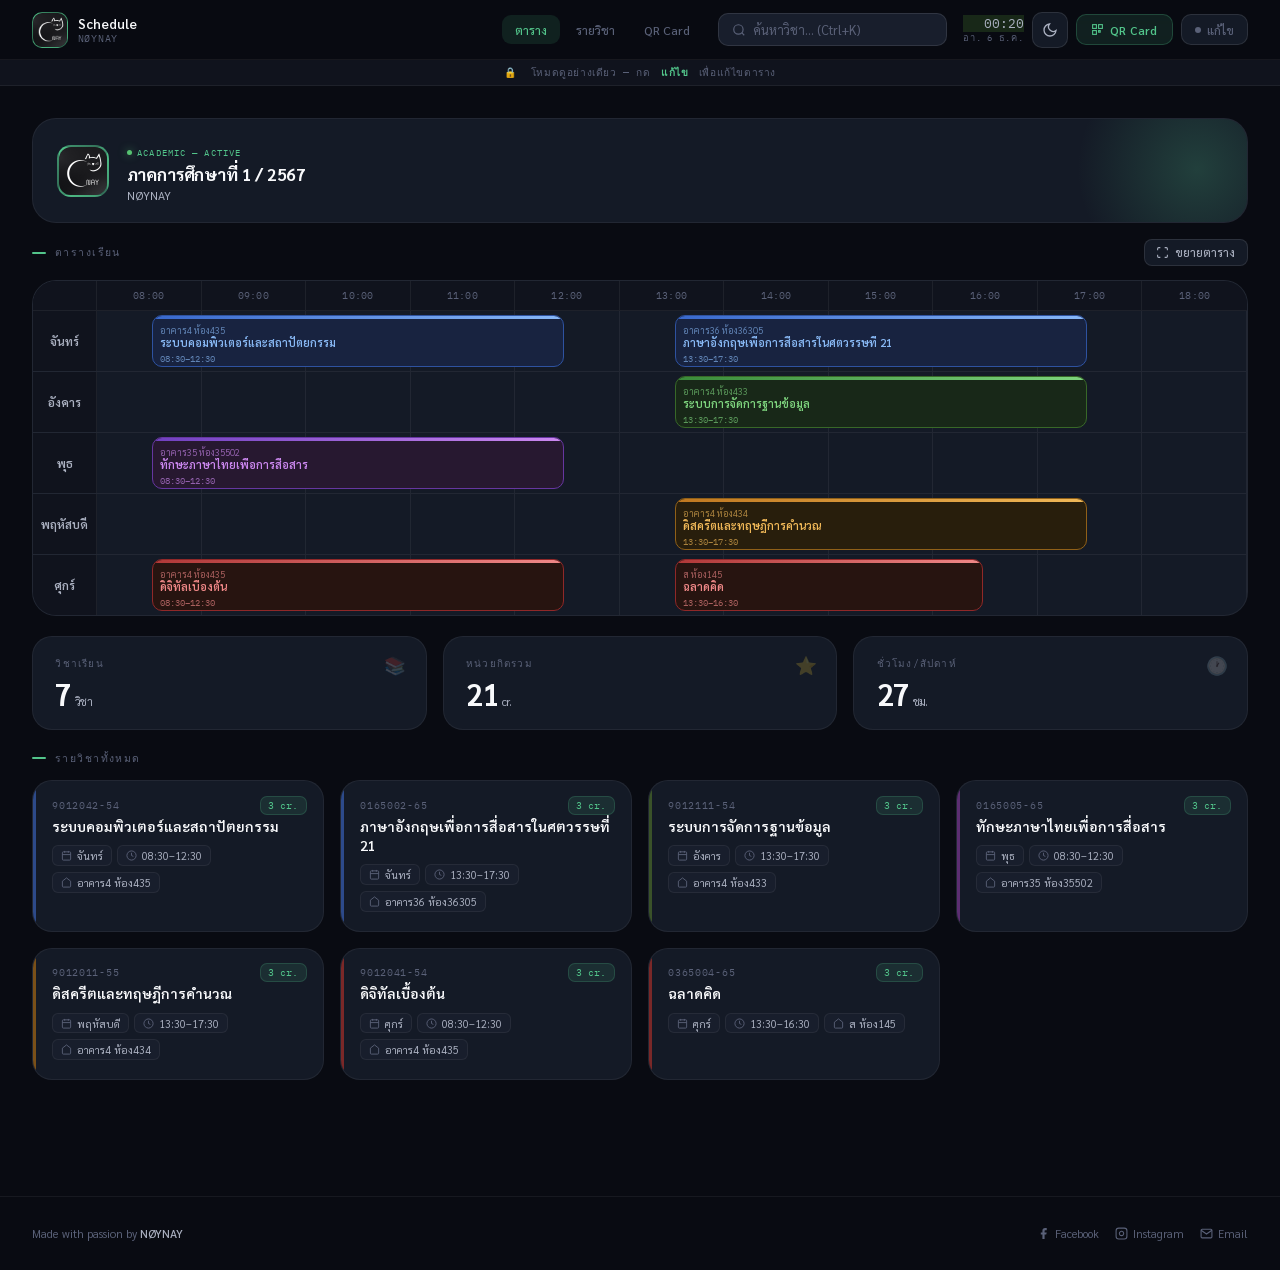
==== index.html @ 77ceb610 "Update index.html" ====
<!DOCTYPE html>
<html lang="th" data-theme="dark">
<head>
<meta charset="UTF-8">
<meta name="viewport" content="width=device-width,initial-scale=1.0,viewport-fit=cover">
<title>Schedule NØYNAY</title>
<link rel="manifest" href="manifest.json">
<meta name="theme-color" content="#52C48A">
<meta name="apple-mobile-web-app-capable" content="yes">
<meta name="apple-mobile-web-app-status-bar-style" content="black-translucent">
<meta name="apple-mobile-web-app-title" content="NØYNAY">
<link rel="apple-touch-icon" href="icons/icon-192.png">
<link rel="preconnect" href="https://fonts.googleapis.com">
<link href="https://fonts.googleapis.com/css2?family=Inter:wght@300;400;500;600;700&family=IBM+Plex+Mono:wght@400;500;600&family=Sarabun:wght@300;400;500;600;700&display=swap" rel="stylesheet">
<style>
:root{
  --bg:#090B12;--surface:#10131D;--card:#141A26;--card2:#181E2C;
  --border:rgba(255,255,255,0.06);--border2:rgba(255,255,255,0.10);
  --gold:#52C48A;--gold-dim:rgba(82,196,138,0.12);--gold-glow:rgba(82,196,138,0.22);--gold-hi:#6FD4A0;
  --purple:#8A7DFF;--purple-dim:rgba(138,125,255,0.12);
  --text1:#F8F9FB;--text2:#AAB0C0;--text3:#5A6178;
  --success:#56C271;--warn:#E8B04B;--danger:#E46A6A;
  --r:16px;--r-lg:20px;--r-xl:24px;
  --font:'Sarabun','Inter',system-ui,sans-serif;
  --mono:'IBM Plex Mono',monospace;
  --ease:cubic-bezier(.4,0,.2,1);
  --sh:0 8px 32px rgba(0,0,0,.5);
}
/* ── LIGHT MODE: อ่อนตา ไม่จ้า ── */
[data-theme="light"]{
  --bg:#ECEEF5;--surface:#F4F6FC;--card:#F4F6FC;--card2:#E7EAF2;
  --border:rgba(0,0,0,0.14);--border2:rgba(0,0,0,0.24);
  --gold:#2A9E68;--gold-dim:rgba(42,158,104,0.10);--gold-glow:rgba(42,158,104,0.20);--gold-hi:#34B878;
  --purple:#6B60E0;--purple-dim:rgba(107,96,224,0.10);
  --text1:#111827;--text2:#374151;--text3:#6B7280;
  --success:#059669;--warn:#D97706;--danger:#DC2626;
}
*,*::before,*::after{box-sizing:border-box;margin:0;padding:0}
html{scroll-behavior:smooth}
body{font-family:var(--font);background:var(--bg);color:var(--text1);min-height:100vh;transition:background .3s var(--ease),color .3s var(--ease);overflow-x:hidden}
a{text-decoration:none;color:inherit}
button{font-family:inherit;cursor:pointer;border:none;background:none}
::-webkit-scrollbar{width:5px;height:5px}
::-webkit-scrollbar-track{background:transparent}
::-webkit-scrollbar-thumb{background:var(--border2);border-radius:4px}

/* SCROLL PROGRESS */
.scroll-prog{position:fixed;top:0;left:0;right:0;height:2px;z-index:1000;background:linear-gradient(90deg,var(--gold),var(--purple));transform-origin:left;transform:scaleX(0);transition:transform .1s linear}

/* TOPBAR */
.topbar{position:sticky;top:0;z-index:200;background:rgba(9,11,18,0.88);backdrop-filter:blur(20px);-webkit-backdrop-filter:blur(20px);border-bottom:1px solid var(--border);padding:0 2rem;display:flex;align-items:center;gap:1rem;height:60px}
[data-theme="light"] .topbar{background:rgba(236,238,245,0.92)}
.brand{display:flex;align-items:center;gap:.6rem;margin-right:auto}
.brand-icon{width:36px;height:36px;border-radius:10px;background:linear-gradient(135deg,var(--gold) 0%,rgba(82,196,138,.22) 100%);border:1px solid rgba(82,196,138,.35);display:flex;align-items:center;justify-content:center;font-family:var(--mono);font-size:.7rem;font-weight:700;color:#090B12;flex-shrink:0;overflow:hidden}
[data-theme="light"] .brand-icon{color:#fff}
.brand-icon img{width:100%;height:100%;object-fit:cover}
.brand-txt .n1{font-size:.83rem;font-weight:600;color:var(--text1)}
.brand-txt .n2{font-size:.6rem;font-family:var(--mono);letter-spacing:.08em;text-transform:uppercase;color:var(--text3)}
.nav{display:flex;gap:.2rem}
.nav-item{padding:.42rem .8rem;border-radius:9px;font-size:.78rem;font-weight:500;color:var(--text3);transition:all .18s;cursor:pointer}
.nav-item:hover{color:var(--text1);background:var(--border)}
.nav-item.on{color:var(--gold);background:var(--gold-dim)}
.tb-right{display:flex;align-items:center;gap:.5rem}
.tb-search{display:flex;align-items:center;gap:.45rem;background:var(--card2);border:1px solid var(--border2);border-radius:10px;padding:.38rem .8rem;transition:border-color .18s}
.tb-search:focus-within{border-color:var(--gold)}
.tb-search svg{width:14px;height:14px;color:var(--text3);flex-shrink:0}
.tb-search .search-inp{width:180px}
.clock{font-family:var(--mono);font-size:.72rem;color:var(--text3);text-align:right;line-height:1.35}
.clock .ct{color:var(--text2);font-size:.8rem}
.clock .cd{font-size:.58rem;letter-spacing:.08em;text-transform:uppercase}
.icon-btn{width:36px;height:36px;border-radius:10px;display:flex;align-items:center;justify-content:center;border:1px solid var(--border2);background:var(--card);color:var(--text2);transition:all .18s;flex-shrink:0}
.icon-btn:hover{border-color:var(--gold);color:var(--gold)}
.qr-btn{display:flex;align-items:center;gap:.4rem;padding:.42rem .88rem;border-radius:10px;background:var(--gold-dim);border:1px solid rgba(82,196,138,.25);font-size:.74rem;font-weight:600;color:var(--gold);letter-spacing:.03em;transition:all .18s;white-space:nowrap}
.qr-btn:hover{background:var(--gold);color:#fff}
[data-theme="dark"] .qr-btn:hover{color:#090B12}
.qr-btn svg{width:13px;height:13px;flex-shrink:0}
.edit-btn{display:flex;align-items:center;gap:.38rem;padding:.42rem .82rem;border-radius:10px;border:1px solid var(--border2);background:var(--card);font-size:.74rem;font-weight:500;color:var(--text3);transition:all .18s;white-space:nowrap}
.edit-btn:hover{border-color:var(--gold);color:var(--gold)}
.edit-btn.on{background:var(--gold-dim);border-color:rgba(82,196,138,.4);color:var(--gold)}
.edit-btn .dot{width:6px;height:6px;border-radius:50%;background:var(--text3);transition:background .18s}
.edit-btn.on .dot{background:var(--gold)}

/* VIEW BAR */
.view-bar{display:none;align-items:center;justify-content:center;gap:.4rem;padding:.28rem 1rem;background:var(--surface);border-bottom:1px solid var(--border);font-size:.63rem;font-family:var(--mono);color:var(--text3);letter-spacing:.06em}
body:not(.em) .view-bar{display:flex}

/* MAIN */
.main{max-width:1280px;margin:0 auto;padding:2rem 2rem 6rem}

/* HERO */
.hero{background:var(--card);border:1px solid var(--border);border-radius:var(--r-xl);padding:1.2rem 1.5rem;display:flex;align-items:center;gap:1.1rem;margin-bottom:1rem;position:relative;overflow:hidden}
.hero::after{content:'';position:absolute;top:-80px;right:-80px;width:260px;height:260px;border-radius:50%;background:radial-gradient(circle,var(--gold-glow) 0%,transparent 65%);pointer-events:none}
.hero-av{width:52px;height:52px;border-radius:14px;background:linear-gradient(135deg,var(--gold) 0%,rgba(82,196,138,.2) 100%);border:2px solid rgba(82,196,138,.35);display:flex;align-items:center;justify-content:center;font-family:var(--mono);font-size:1rem;font-weight:700;color:#090B12;flex-shrink:0;overflow:hidden}
[data-theme="light"] .hero-av{color:#fff}
.hero-av img{width:100%;height:100%;object-fit:cover}
.hero-info{flex:1;min-width:0}
.hero-badge{display:inline-flex;align-items:center;gap:.35rem;font-family:var(--mono);font-size:.58rem;letter-spacing:.12em;text-transform:uppercase;color:var(--gold);margin-bottom:.3rem}
.hero-badge::before{content:'';width:5px;height:5px;border-radius:50%;background:var(--success);box-shadow:0 0 8px rgba(86,194,113,.7)}
.hero-name{font-size:1.08rem;font-weight:700;color:var(--text1);letter-spacing:-.01em;line-height:1.2;outline:none}
.hero-sem{font-size:.74rem;color:var(--text2);margin-top:.15rem;outline:none}
body.em .hero-name[contenteditable="true"]{border-bottom:1px dashed var(--border2)}
body.em .hero-sem[contenteditable="true"]{border-bottom:1px dashed var(--border2)}
.hero-search{display:flex;align-items:center;gap:.45rem;background:var(--card2);border:1px solid var(--border2);border-radius:10px;padding:.42rem .8rem;transition:border-color .18s}
.hero-search:focus-within{border-color:var(--gold)}
.hero-search svg{width:14px;height:14px;color:var(--text3);flex-shrink:0}
.search-inp{background:none;border:none;outline:none;font:inherit;font-size:.8rem;color:var(--text1);width:155px}
.search-inp::placeholder{color:var(--text3)}

/* STATS */
.stats{display:grid;grid-template-columns:repeat(3,1fr);gap:1rem;margin-bottom:1.25rem}
.scard{background:var(--card);border:1px solid var(--border);border-radius:var(--r-lg);padding:1.2rem 1.4rem;position:relative;overflow:hidden;transition:border-color .2s,transform .2s}
.scard:hover{border-color:var(--border2);transform:translateY(-2px)}
.scard::after{content:'';position:absolute;bottom:0;left:0;right:0;height:2px;opacity:0;transition:opacity .2s}
.scard:nth-child(1)::after{background:var(--gold)}
.scard:nth-child(2)::after{background:var(--purple)}
.scard:nth-child(3)::after{background:var(--success)}
.scard:hover::after{opacity:1}
.scard-lbl{font-size:.62rem;font-family:var(--mono);letter-spacing:.12em;text-transform:uppercase;color:var(--text3);margin-bottom:.5rem}
.scard-val{font-size:1.9rem;font-weight:700;color:var(--text1);letter-spacing:-.02em;line-height:1}
.scard-unit{font-size:.72rem;font-weight:400;color:var(--text2);margin-left:.2rem}
.scard-ico{position:absolute;top:1rem;right:1.2rem;font-size:1.1rem;opacity:.2}

/* SEC HDR */
.sec-hdr{display:flex;align-items:center;justify-content:space-between;margin-bottom:.85rem}
.sec-title{font-size:.65rem;font-family:var(--mono);letter-spacing:.14em;text-transform:uppercase;color:var(--text3);display:flex;align-items:center;gap:.55rem}
.sec-title::before{content:'';width:14px;height:2px;background:var(--gold);border-radius:2px}

/* ZOOM BTN */
.zoom-btn{display:flex;align-items:center;gap:.38rem;padding:.32rem .72rem;border-radius:8px;border:1px solid var(--border2);background:var(--card);font-size:.72rem;font-weight:500;color:var(--text2);transition:all .15s;cursor:pointer;white-space:nowrap;font-family:var(--font)}
.zoom-btn:hover{border-color:var(--gold);color:var(--gold);background:var(--gold-dim)}
.zoom-btn svg{width:13px;height:13px;flex-shrink:0}
/* ZOOM OVERLAY */
.zoom-ov{position:fixed;inset:0;z-index:350;background:rgba(0,0,0,.95);backdrop-filter:blur(12px);-webkit-backdrop-filter:blur(12px);display:flex;align-items:center;justify-content:center;opacity:0;pointer-events:none;transition:opacity .28s var(--ease)}
.zoom-ov.op{opacity:1;pointer-events:all}
.zoom-close{position:fixed;top:.9rem;right:.9rem;width:36px;height:36px;border-radius:10px;background:rgba(255,255,255,.08);border:1px solid rgba(255,255,255,.15);color:#fff;display:flex;align-items:center;justify-content:center;font-size:.82rem;cursor:pointer;transition:all .15s;z-index:2}
.zoom-close:hover{background:rgba(228,106,106,.2);border-color:rgba(228,106,106,.5);color:var(--danger)}
.zoom-stage{display:flex;align-items:center;justify-content:center;width:100vw;height:100vh;overflow:hidden;position:relative}
#zoom-tt-inner{transform-origin:center center;will-change:transform;position:absolute}
#zoom-tt-inner .tt-scroll{overflow:visible!important}
#zoom-tt-inner .tt{min-width:unset!important}

/* ── TIMETABLE — grid ตามสัดส่วนเวลาจริง (08:00–19:00) ── */
.tt-wrap{background:var(--card);border:1px solid var(--border);border-radius:var(--r-xl);overflow:hidden;margin-bottom:1.25rem}
.tt-scroll{overflow-x:auto;-webkit-overflow-scrolling:touch}
.tt{min-width:640px}
.tt-head{display:grid;grid-template-columns:64px repeat(11,1fr);background:var(--surface);border-bottom:1px solid var(--border)}
.th-cell{padding:.5rem .2rem;font-family:var(--mono);font-size:.6rem;letter-spacing:.02em;color:var(--text3);text-align:center;border-right:1px solid var(--border);white-space:nowrap}
.th-cell:last-child{border-right:none}
.th-cell.first{background:var(--surface)}
.tt-row{display:grid;grid-template-columns:64px 1fr;border-bottom:1px solid var(--border);min-height:60px}
.tt-row:last-child{border-bottom:none}
.tt-row.tt-today{background:rgba(82,196,138,.025)}
.tt-day-label{padding:.4rem .35rem;display:flex;align-items:center;justify-content:center;text-align:center;font-family:var(--font);font-size:.74rem;font-weight:600;color:var(--text2);border-right:1px solid var(--border);background:var(--surface)}
.tt-row.tt-today .tt-day-label{color:var(--gold)}
.tt-lane{position:relative;display:grid;grid-template-columns:repeat(11,1fr)}
.lane-cell{border-right:1px solid var(--border);min-height:60px;transition:background .12s}
.lane-cell:last-child{border-right:none}
body.em .lane-cell:hover{background:var(--gold-dim);cursor:cell}
.cb{position:absolute;top:4px;bottom:4px;border-radius:10px;padding:.36rem .45rem;cursor:pointer;transition:all .2s var(--ease);border:1px solid transparent;overflow:hidden;z-index:2}
.cb:hover{transform:translateY(-1px);box-shadow:0 5px 18px rgba(0,0,0,.35);filter:brightness(1.08)}
.cb-code{font-family:var(--mono);font-size:.54rem;letter-spacing:.05em;opacity:.7;margin-bottom:.1rem;white-space:nowrap;overflow:hidden;text-overflow:ellipsis}
.cb-name{font-size:.68rem;font-weight:600;line-height:1.28;display:-webkit-box;-webkit-line-clamp:2;-webkit-box-orient:vertical;overflow:hidden}
.cb-room{font-size:.58rem;opacity:.65;margin-top:.15rem;white-space:nowrap;overflow:hidden;text-overflow:ellipsis}
.cb-time{font-size:.58rem;opacity:.65;margin-top:.1rem;font-family:var(--mono);white-space:nowrap}
.cb-add{display:flex;align-items:center;justify-content:center;height:36px;border-radius:10px;margin:.1rem .08rem;border:1px dashed var(--border2);font-size:.7rem;color:var(--text3);cursor:pointer;transition:all .15s}
.cb-add:hover{border-color:var(--gold);color:var(--gold);background:var(--gold-dim)}
body:not(.em) .cb-add{display:none}

/* COLORS */
.cm{background:#182340;border-color:#2E52A0;color:#88B8F4}
.ct{background:#182818;border-color:#386828;color:#7ED47E}
.cw{background:#271830;border-color:#6636A0;color:#CC88F0}
.cth{background:#281E0C;border-color:#906018;color:#F0B858}
.cf{background:#271410;border-color:#902828;color:#F08888}
.cs{background:#0E2828;border-color:#207878;color:#50D8D8}
.csu{background:#27230C;border-color:#907E20;color:#E0D040}
/* Top accent stripe for timetable blocks */
.cb::before{content:'';position:absolute;top:0;left:0;right:0;height:2.5px}
.cb.cm::before{background:linear-gradient(90deg,#3868CC,#88B8F8)}
.cb.ct::before{background:linear-gradient(90deg,#3A8A3A,#7DD47D)}
.cb.cw::before{background:linear-gradient(90deg,#7040C0,#CC88F0)}
.cb.cth::before{background:linear-gradient(90deg,#C07820,#F0B858)}
.cb.cf::before{background:linear-gradient(90deg,#B03838,#F08888)}
.cb.cs::before{background:linear-gradient(90deg,#208888,#50D8D8)}
.cb.csu::before{background:linear-gradient(90deg,#A09020,#E0D040)}
[data-theme="light"] .cm{background:#EEF4FF;border-color:#B0C8F0;color:#1E3A8A}
[data-theme="light"] .ct{background:#EEFAEA;border-color:#A8D8A8;color:#1A5C1A}
[data-theme="light"] .cw{background:#F6EEF8;border-color:#C8A0E8;color:#5A1C8A}
[data-theme="light"] .cth{background:#FEF6EE;border-color:#E0C080;color:#7A5000}
[data-theme="light"] .cf{background:#FEF0F0;border-color:#EFAAAA;color:#8A1818}
[data-theme="light"] .cs{background:#EEF8F8;border-color:#88D0D0;color:#0A5858}
[data-theme="light"] .csu{background:#FDFAEE;border-color:#DACA80;color:#5A4C00}

/* COURSE GRID */
.cg{display:grid;grid-template-columns:repeat(auto-fill,minmax(275px,1fr));gap:1rem;margin-bottom:1.25rem}
.cc{background:var(--card);border:1px solid var(--border);border-radius:var(--r-lg);padding:1.1rem 1.2rem 1.2rem;cursor:pointer;transition:all .2s var(--ease);position:relative;overflow:hidden}
.cc::before{content:'';position:absolute;left:0;top:0;bottom:0;width:3px;border-radius:3px 0 0 3px}
.cc.cm::before{background:#2D4A8A}.cc.ct::before{background:#3A5229}.cc.cw::before{background:#5C2E72}
.cc.cth::before{background:#7A5018}.cc.cf::before{background:#7A2828}.cc.cs::before{background:#1A6060}.cc.csu::before{background:#7A6E28}
[data-theme="light"] .cc.cm::before{background:#2D4A8A}[data-theme="light"] .cc.ct::before{background:#2A5E28}
[data-theme="light"] .cc.cw::before{background:#6A2E8A}[data-theme="light"] .cc.cth::before{background:#7A5000}
[data-theme="light"] .cc.cf::before{background:#8A2020}[data-theme="light"] .cc.cs::before{background:#0A5858}
[data-theme="light"] .cc.csu::before{background:#5A4C00}
.cc:hover{border-color:var(--border2);transform:translateY(-2px);box-shadow:0 8px 28px rgba(0,0,0,.12)}
.cc-code{font-family:var(--mono);font-size:.63rem;color:var(--text3);letter-spacing:.07em;margin-bottom:.3rem}
.cc-name{font-size:.88rem;font-weight:600;color:var(--text1);line-height:1.35;margin-bottom:.6rem}
.cc-meta{display:flex;flex-wrap:wrap;gap:.35rem}
.cc-tag{display:flex;align-items:center;gap:.28rem;font-size:.66rem;color:var(--text2);background:var(--card2);border:1px solid var(--border);border-radius:6px;padding:.18rem .5rem}
.cc-tag svg{width:11px;height:11px;color:var(--text3);flex-shrink:0}
.cc-cr{position:absolute;top:.9rem;right:1rem;font-family:var(--mono);font-size:.63rem;color:var(--gold);background:var(--gold-dim);border:1px solid rgba(82,196,138,.2);border-radius:7px;padding:.13rem .48rem}
.cc-add{background:none;border:1px dashed var(--border2);border-radius:var(--r-lg);padding:1.1rem;display:none;flex-direction:column;align-items:center;justify-content:center;gap:.45rem;min-height:100px;cursor:pointer;transition:all .15s}
body.em .cc-add{display:flex}
.cc-add:hover{border-color:var(--gold);background:var(--gold-dim)}
.cc-add span{font-size:.78rem;color:var(--text3)}
.cc-add:hover span{color:var(--gold)}
.empty-state{grid-column:1/-1;padding:3rem 1rem;text-align:center}
.empty-icon{font-size:2.5rem;opacity:.2;margin-bottom:.65rem}
.empty-txt{font-size:.82rem;color:var(--text3)}

/* FOOTER */
.footer{border-top:1px solid var(--border);padding:1.8rem 2rem;display:flex;align-items:center;justify-content:space-between;flex-wrap:wrap;gap:1rem;max-width:1280px;margin:0 auto}
.footer-cr{font-size:.72rem;color:var(--text3)}.footer-cr strong{color:var(--text2);font-weight:500}
.footer-lks{display:flex;gap:1rem}
.footer-lk{font-size:.7rem;color:var(--text3);transition:color .15s;display:flex;align-items:center;gap:.32rem}
.footer-lk:hover{color:var(--gold)}
.footer-lk svg{width:13px;height:13px}

/* BOTTOM NAV */
.bnav{display:none;position:fixed;bottom:0;left:0;right:0;z-index:200;background:rgba(9,11,18,0.92);backdrop-filter:blur(20px);-webkit-backdrop-filter:blur(20px);border-top:1px solid var(--border);padding:.45rem .75rem calc(.45rem + env(safe-area-inset-bottom));justify-content:space-around}
[data-theme="light"] .bnav{background:rgba(244,246,252,0.94)}
.bn{display:flex;flex-direction:column;align-items:center;gap:.22rem;padding:.45rem .65rem;border-radius:10px;font-size:.58rem;color:var(--text3);transition:all .18s;min-width:52px;cursor:pointer;position:relative;user-select:none}
.bn.on{color:var(--gold)}
.bn.on::before{content:'';position:absolute;top:-1px;left:50%;transform:translateX(-50%);width:18px;height:2px;border-radius:0 0 3px 3px;background:var(--gold)}
.bn svg{width:19px;height:19px}
.bn-qr{background:var(--gold);color:#fff!important;border-radius:12px}
[data-theme="dark"] .bn-qr{color:#090B12!important}
.bn-qr:hover,.bn-qr:active{filter:brightness(1.08)}

/* FAB */
#fab{position:fixed;bottom:5.2rem;right:1.4rem;z-index:150;width:46px;height:46px;border-radius:13px;background:var(--gold);color:#fff;display:none;align-items:center;justify-content:center;font-size:1.3rem;box-shadow:0 4px 18px var(--gold-glow);transition:all .2s var(--ease)}
[data-theme="dark"] #fab{color:#090B12}
#fab:hover{transform:scale(1.08);filter:brightness(1.1)}
body.em #fab{display:flex}

/* OVERLAY */
.ov{position:fixed;inset:0;z-index:300;background:rgba(0,0,0,.78);backdrop-filter:blur(10px);-webkit-backdrop-filter:blur(10px);display:flex;align-items:flex-end;opacity:0;pointer-events:none;transition:opacity .25s var(--ease)}
@media(min-width:640px){.ov{align-items:center;justify-content:center;padding:1.5rem}}
.ov.op{opacity:1;pointer-events:all}
.msh{background:var(--surface);border:1px solid var(--border2);border-radius:var(--r-xl) var(--r-xl) 0 0;width:100%;max-height:90vh;overflow-y:auto;transform:translateY(24px);transition:transform .28s var(--ease);position:relative}
@media(min-width:640px){.msh{border-radius:var(--r-xl);max-width:480px;max-height:86vh}}
.ov.op .msh{transform:translateY(0)}
.msh::before{content:'';position:absolute;top:0;left:0;right:0;height:2px;background:linear-gradient(90deg,transparent,var(--gold),var(--gold-hi),var(--gold),transparent);border-radius:var(--r-xl) var(--r-xl) 0 0}
.mhd{padding:1.3rem 1.4rem 1rem;display:flex;align-items:center;justify-content:space-between;border-bottom:1px solid var(--border);position:sticky;top:0;background:var(--surface);z-index:2}
.m-title{font-size:.98rem;font-weight:700;color:var(--text1)}
.m-sub{font-size:.7rem;color:var(--text3);margin-top:.12rem;font-family:var(--mono)}
.mclose{width:30px;height:30px;border-radius:8px;display:flex;align-items:center;justify-content:center;border:1px solid var(--border);color:var(--text2);font-size:.78rem;transition:all .15s;flex-shrink:0}
.mclose:hover{border-color:var(--danger);color:var(--danger)}
.mbody{padding:1.2rem 1.4rem 1.4rem;display:flex;flex-direction:column;gap:.9rem}
.fg{display:flex;flex-direction:column;gap:.38rem}
.fl{font-size:.63rem;font-family:var(--mono);letter-spacing:.1em;text-transform:uppercase;color:var(--text3)}
.fi,.fsel{background:var(--card2);border:1px solid var(--border2);border-radius:10px;padding:.62rem .88rem;font:inherit;font-size:.86rem;color:var(--text1);outline:none;transition:border-color .18s,box-shadow .18s;width:100%}
.fi:focus,.fsel:focus{border-color:var(--gold);box-shadow:0 0 0 3px var(--gold-dim)}
.fr{display:grid;grid-template-columns:1fr 1fr;gap:.7rem}
.btn-row{display:flex;gap:.7rem;margin-top:.2rem}
.btn-p{flex:1;padding:.62rem;border-radius:11px;background:var(--gold);color:#fff;font:700 .86rem var(--font);transition:filter .18s,transform .1s}
[data-theme="dark"] .btn-p{color:#090B12}
.btn-p:hover{filter:brightness(1.1)}.btn-p:active{transform:scale(.97)}
.btn-d{padding:.62rem 1rem;border-radius:11px;border:1px solid rgba(228,106,106,.3);color:var(--danger);font:500 .86rem var(--font);transition:all .18s}
.btn-d:hover{background:rgba(228,106,106,.1)}

/* DETAIL */
.dr{display:flex;gap:.8rem;align-items:flex-start;padding:.6rem 0;border-bottom:1px solid var(--border)}
.dr:last-child{border-bottom:none}
.dico{width:32px;height:32px;border-radius:9px;background:var(--card2);border:1px solid var(--border);display:flex;align-items:center;justify-content:center;font-size:.82rem;flex-shrink:0}
.dlbl{font-size:.58rem;font-family:var(--mono);letter-spacing:.1em;text-transform:uppercase;color:var(--text3);margin-bottom:.18rem}
.dval{font-size:.86rem;color:var(--text1);line-height:1.4}
.dval.mono{font-family:var(--mono)}

/* PIN */
.pin-ov{position:fixed;inset:0;z-index:400;background:rgba(9,11,18,.96);backdrop-filter:blur(20px);-webkit-backdrop-filter:blur(20px);display:flex;align-items:center;justify-content:center;padding:1.5rem;opacity:0;pointer-events:none;transition:opacity .25s}
.pin-ov.op{opacity:1;pointer-events:all}
.pin-box{background:var(--card);border:1px solid var(--border2);border-radius:var(--r-xl);padding:2rem 1.7rem 1.8rem;width:100%;max-width:350px;text-align:center;transform:scale(.95);transition:transform .25s var(--ease);position:relative}
.pin-ov.op .pin-box{transform:scale(1)}
.pin-x{position:absolute;top:.75rem;right:.75rem;width:30px;height:30px;border-radius:8px;display:flex;align-items:center;justify-content:center;border:1px solid var(--border2);color:var(--text2);font-size:.72rem;transition:all .15s;flex-shrink:0}
.pin-x:hover{border-color:var(--danger);color:var(--danger);background:rgba(228,106,106,.08)}
.pin-ico{width:52px;height:52px;border-radius:14px;background:var(--gold-dim);border:1px solid rgba(82,196,138,.3);display:flex;align-items:center;justify-content:center;font-size:1.35rem;margin:0 auto 1.1rem}
.pin-t{font-size:1.08rem;font-weight:700;color:var(--text1);margin-bottom:.28rem}
.pin-s{font-size:.76rem;color:var(--text2);margin-bottom:1.5rem;line-height:1.5}
.pin-dots{display:flex;gap:.7rem;justify-content:center;margin-bottom:1.7rem}
.pd{width:15px;height:15px;border-radius:50%;border:2px solid var(--border2);background:transparent;transition:all .15s var(--ease)}
.pd.fi2{background:var(--gold);border-color:var(--gold);transform:scale(1.1)}
.pd.err{background:var(--danger);border-color:var(--danger)}
.pin-kp{display:grid;grid-template-columns:repeat(3,1fr);gap:.55rem;margin-bottom:.6rem}
.pk{background:var(--card2);border:1px solid var(--border);border-radius:12px;padding:.85rem;font-size:1.08rem;font-weight:600;color:var(--text1);transition:all .12s;user-select:none;-webkit-tap-highlight-color:transparent}
.pk:hover{background:var(--border);border-color:var(--border2)}
.pk:active{transform:scale(.91);background:var(--gold-dim);border-color:rgba(82,196,138,.4);color:var(--gold)}
.pk.del{color:var(--text2);font-size:.88rem}
.pin-err{font-size:.72rem;color:var(--danger);height:1rem;transition:opacity .2s}
.pin-cancel{margin-top:.85rem;font-size:.73rem;color:var(--text3);transition:color .15s;padding:.38rem .75rem}
.pin-cancel:hover{color:var(--text2)}
@keyframes shake{0%,100%{transform:translateX(0)}20%{transform:translateX(-8px)}40%{transform:translateX(8px)}60%{transform:translateX(-5px)}80%{transform:translateX(5px)}}
.pin-dots.shake{animation:shake .4s var(--ease)}
@keyframes pulseDot{0%{transform:scale(1)}50%{transform:scale(1.15)}100%{transform:scale(1)}}
.pin-dots.ok .pd{background:var(--success);border-color:var(--success);animation:pulseDot .3s var(--ease)}

/* TOAST */
.toast{position:fixed;bottom:5.2rem;left:50%;transform:translateX(-50%) translateY(8px);z-index:500;background:var(--card);border:1px solid var(--border2);border-radius:11px;padding:.55rem 1.1rem;font-size:.78rem;color:var(--text1);box-shadow:var(--sh);opacity:0;transition:all .22s var(--ease);pointer-events:none;white-space:nowrap}
.toast.show{opacity:1;transform:translateX(-50%) translateY(0)}

/* RESPONSIVE */
@media(max-width:900px){
  .main{padding:1.5rem 1rem 7rem}
  .topbar{padding:0 1rem}
  .nav{display:none}
  .clock{display:none}
  .bnav{display:flex}
  .footer{padding:1.5rem 1rem 6rem}
  .tt-day-label{position:sticky;left:0;z-index:5}
}


@media(max-width:600px){
  .stats{gap:.6rem}
  .scard{padding:.85rem 1rem}
  .scard-val{font-size:1.5rem}
  .hero{padding:.95rem 1.1rem;gap:.8rem}
  .hero-av{width:46px;height:46px;border-radius:12px;font-size:.9rem}
  .hero-name{font-size:.96rem}
  .tb-search{display:none}
  .cg{grid-template-columns:1fr}
  .edit-btn{display:none}
}
body:not(.em) .cb-add,body:not(.em) .cc-add,body:not(.em) #fab{display:none!important}
body:not(.em) .lane-cell{cursor:default}
</style>
</head>
<body>

<div class="scroll-prog" id="scroll-prog"></div>

<!-- TOPBAR -->
<header class="topbar">
  <div class="brand">
    <div class="brand-icon" id="brand-icon">
      <img src="icons/icon-192.png" id="logo-img">
    </div>
    <div class="brand-txt">
      <div class="n1">Schedule</div>
      <div class="n2">NØYNAY</div>
    </div>
  </div>
  <nav class="nav">
    <div class="nav-item on" onclick="goTo('tt-sec')">ตาราง</div>
    <div class="nav-item" onclick="goTo('cc-sec')">รายวิชา</div>
    <div class="nav-item" onclick="openPin()">QR Card</div>
  </nav>
  <div class="hero-search tb-search">
    <svg viewBox="0 0 24 24" fill="none" stroke="currentColor" stroke-width="2" width="14" height="14"><circle cx="11" cy="11" r="8"/><path d="m21 21-4.35-4.35"/></svg>
    <input class="search-inp" id="search-inp" placeholder="ค้นหาวิชา... (Ctrl+K)" oninput="filterCC(this.value)">
  </div>
  <div class="tb-right">
    <div class="clock"><div class="ct" id="ct">00:00</div><div class="cd" id="cd">—</div></div>
    <button class="icon-btn" onclick="toggleTheme()" id="theme-btn" title="เปลี่ยน Theme">
      <svg id="theme-ico" viewBox="0 0 24 24" fill="none" stroke="currentColor" stroke-width="2" width="16" height="16"><path d="M21 12.79A9 9 0 1 1 11.21 3 7 7 0 0 0 21 12.79z"/></svg>
    </button>
    <button class="qr-btn" onclick="openPin()">
      <svg viewBox="0 0 24 24" fill="none" stroke="currentColor" stroke-width="2"><rect x="3" y="3" width="7" height="7"/><rect x="14" y="3" width="7" height="7"/><rect x="3" y="14" width="7" height="7"/><rect x="14" y="14" width="3" height="3"/></svg>
      QR Card
    </button>
    <button class="edit-btn" id="edit-btn" onclick="toggleEdit()">
      <span class="dot"></span><span id="edit-lbl">แก้ไข</span>
    </button>
  </div>
</header>

<div class="view-bar">🔒 &nbsp;โหมดดูอย่างเดียว — กด <strong style="color:var(--gold);margin:0 .25rem">แก้ไข</strong> เพื่อแก้ไขตาราง</div>

<main class="main">

  <!-- HERO -->
  <div class="hero">
    <div class="hero-av">
      <img src="icons/icon-192.png">
    </div>
    <div class="hero-info">
      <div class="hero-badge">Academic — Active</div>
      <div class="hero-name" id="hero-sem" contenteditable="false" oninput="save()">ภาคการศึกษาที่ 1 / 2567</div>
      <div class="hero-sem" id="hero-name" contenteditable="false" oninput="save()">NØYNAY</div>
    </div>
  </div>

  <!-- TIMETABLE -->
  <div class="sec-hdr" id="tt-sec">
    <div class="sec-title">ตารางเรียน</div>
    <button class="zoom-btn" onclick="openZoom()">
      <svg viewBox="0 0 24 24" fill="none" stroke="currentColor" stroke-width="2"><path d="M8 3H5a2 2 0 0 0-2 2v3"/><path d="M21 8V5a2 2 0 0 0-2-2h-3"/><path d="M3 16v3a2 2 0 0 0 2 2h3"/><path d="M16 21h3a2 2 0 0 0 2-2v-3"/></svg>
      ขยายตาราง
    </button>
  </div>
  <div class="tt-wrap" id="tt-wrap">
      <div class="tt-scroll">
        <div class="tt">
          <div class="tt-head" id="tt-head"></div>
          <div id="tt-body"></div>
        </div>
      </div>
  </div>



  <!-- STATS -->
  <div class="stats">
    <div class="scard">
      <div class="scard-lbl">วิชาเรียน</div>
      <div class="scard-val"><span id="s-courses">0</span><span class="scard-unit">วิชา</span></div>
      <div class="scard-ico">📚</div>
    </div>
    <div class="scard">
      <div class="scard-lbl">หน่วยกิตรวม</div>
      <div class="scard-val"><span id="s-credits">0</span><span class="scard-unit">cr.</span></div>
      <div class="scard-ico">⭐</div>
    </div>
    <div class="scard">
      <div class="scard-lbl">ชั่วโมง/สัปดาห์</div>
      <div class="scard-val"><span id="s-hours">0</span><span class="scard-unit">ชม.</span></div>
      <div class="scard-ico">🕐</div>
    </div>
  </div>

  <!-- COURSES -->
  <div class="sec-hdr" id="cc-sec">
    <div class="sec-title">รายวิชาทั้งหมด</div>
  </div>
  <div class="cg" id="cg"></div>

</main>

<!-- FOOTER -->
<footer>
  <div class="footer">
    <div class="footer-cr">Made with passion by <strong>NØYNAY</strong></div>
    <div class="footer-lks">
      <a href="https://www.facebook.com/chiranupong/" target="_blank" class="footer-lk">
        <svg viewBox="0 0 24 24" fill="currentColor"><path d="M18 2h-3a5 5 0 0 0-5 5v3H7v4h3v8h4v-8h3l1-4h-4V7a1 1 0 0 1 1-1h3z"/></svg>Facebook
      </a>
      <a href="https://www.instagram.com/n13ay/" target="_blank" class="footer-lk">
        <svg viewBox="0 0 24 24" fill="none" stroke="currentColor" stroke-width="2"><rect x="2" y="2" width="20" height="20" rx="5"/><path d="M16 11.37A4 4 0 1 1 12.63 8 4 4 0 0 1 16 11.37z"/><line x1="17.5" y1="6.5" x2="17.51" y2="6.5"/></svg>Instagram
      </a>
      <a href="mailto:nuluchi.contact@gmail.com" class="footer-lk">
        <svg viewBox="0 0 24 24" fill="none" stroke="currentColor" stroke-width="2"><path d="M4 4h16c1.1 0 2 .9 2 2v12c0 1.1-.9 2-2 2H4c-1.1 0-2-.9-2-2V6c0-1.1.9-2 2-2z"/><polyline points="22,6 12,13 2,6"/></svg>Email
      </a>
    </div>
  </div>
</footer>

<!-- BOTTOM NAV -->
<nav class="bnav">
  <div class="bn on" id="bn-tt" onclick="goTo('tt-sec');setbn('bn-tt')">
    <svg viewBox="0 0 24 24" fill="none" stroke="currentColor" stroke-width="2"><rect x="3" y="3" width="18" height="18" rx="2"/><line x1="3" y1="9" x2="21" y2="9"/><line x1="9" y1="9" x2="9" y2="21"/></svg>ตาราง
  </div>
  <div class="bn" id="bn-cc" onclick="goTo('cc-sec');setbn('bn-cc')">
    <svg viewBox="0 0 24 24" fill="none" stroke="currentColor" stroke-width="2"><path d="M4 19.5A2.5 2.5 0 0 1 6.5 17H20"/><path d="M6.5 2H20v20H6.5A2.5 2.5 0 0 1 4 19.5v-15A2.5 2.5 0 0 1 6.5 2z"/></svg>รายวิชา
  </div>
  <div class="bn bn-qr" onclick="openPin()">
    <svg viewBox="0 0 24 24" fill="none" stroke="currentColor" stroke-width="2"><rect x="3" y="3" width="7" height="7"/><rect x="14" y="3" width="7" height="7"/><rect x="3" y="14" width="7" height="7"/><rect x="14" y="14" width="3" height="3"/></svg>QR
  </div>
  <div class="bn" onclick="toggleTheme()">
    <svg viewBox="0 0 24 24" fill="none" stroke="currentColor" stroke-width="2"><path d="M21 12.79A9 9 0 1 1 11.21 3 7 7 0 0 0 21 12.79z"/></svg>ธีม
  </div>
  <div class="bn" id="bn-edit" onclick="toggleEdit()">
    <svg viewBox="0 0 24 24" fill="none" stroke="currentColor" stroke-width="2"><path d="M11 4H4a2 2 0 0 0-2 2v14a2 2 0 0 0 2 2h14a2 2 0 0 0 2-2v-7"/><path d="M18.5 2.5a2.121 2.121 0 0 1 3 3L12 15l-4 1 1-4 9.5-9.5z"/></svg>แก้ไข
  </div>
</nav>


<!-- ZOOM OVERLAY -->
<div class="zoom-ov" id="zoom-ov" onclick="closeZoom()">
  <button class="zoom-close" onclick="closeZoom()">✕</button>
  <div class="zoom-stage">
    <div id="zoom-tt-inner">
      <div class="tt-wrap" style="border:1px solid rgba(255,255,255,.08);border-radius:16px;overflow:hidden;background:var(--card)">
        <div class="tt-scroll" style="overflow:visible">
          <div class="tt">
            <div class="tt-head" id="zoom-tt-head"></div>
            <div id="zoom-tt-body"></div>
          </div>
        </div>
      </div>
    </div>
  </div>
</div>

<button id="fab" onclick="openModal(null)">+</button>

<!-- EDIT MODAL -->
<div class="ov" id="m-ov" onclick="ovClick(event,'m-ov')">
  <div class="msh">
    <div class="mhd">
      <div><div class="m-title" id="m-title">เพิ่มวิชาเรียน</div><div class="m-sub" id="m-sub">กรอกข้อมูลรายวิชา</div></div>
      <button class="mclose" onclick="closeM()">✕</button>
    </div>
    <div class="mbody">
      <div class="fr">
        <div class="fg"><label class="fl">รหัสวิชา</label><input class="fi" id="f-code" placeholder="9012042-54"></div>
        <div class="fg"><label class="fl">หน่วยกิต</label><input class="fi" id="f-cr" type="number" min="1" max="9" value="3"></div>
      </div>
      <div class="fg"><label class="fl">ชื่อวิชา</label><input class="fi" id="f-name" placeholder="ระบบคอมพิวเตอร์..."></div>
      <div class="fr">
        <div class="fg"><label class="fl">วัน</label>
          <select class="fsel" id="f-day">
            <option value="1">จันทร์</option><option value="2">อังคาร</option><option value="3">พุธ</option>
            <option value="4">พฤหัสบดี</option><option value="5">ศุกร์</option><option value="6">เสาร์</option><option value="0">อาทิตย์</option>
          </select></div>
        <div class="fg"><label class="fl">สี</label>
          <select class="fsel" id="f-col">
            <option value="m">น้ำเงิน (จันทร์)</option><option value="t">เขียว (อังคาร)</option><option value="w">ม่วง (พุธ)</option>
            <option value="th">ส้ม (พฤหัส)</option><option value="f">แดง (ศุกร์)</option><option value="s">ฟ้า (เสาร์)</option><option value="su">เหลือง (อาทิตย์)</option>
          </select></div>
      </div>
      <div class="fr">
        <div class="fg"><label class="fl">เวลาเริ่ม</label><input class="fi" id="f-st" type="time" value="08:30"></div>
        <div class="fg"><label class="fl">เวลาสิ้นสุด</label><input class="fi" id="f-en2" type="time" value="12:30"></div>
      </div>
      <div class="fg"><label class="fl">ห้องเรียน</label><input class="fi" id="f-room" placeholder="อาคาร4 ห้อง435"></div>
      <div class="fg"><label class="fl">อาจารย์ผู้สอน</label><input class="fi" id="f-teacher" placeholder="ชื่ออาจารย์"></div>
      <div class="btn-row">
        <button class="btn-p" onclick="saveM()">บันทึก</button>
        <button class="btn-d" id="del-btn" onclick="delC()" style="display:none">ลบ</button>
      </div>
    </div>
  </div>
</div>

<!-- DETAIL MODAL -->
<div class="ov" id="d-ov" onclick="ovClick(event,'d-ov')">
  <div class="msh">
    <div class="mhd">
      <div><div class="m-title" id="d-code"></div><div class="m-sub" id="d-name"></div></div>
      <button class="mclose" onclick="closeD()">✕</button>
    </div>
    <div class="mbody" id="d-body"></div>
  </div>
</div>

<!-- PIN MODAL -->
<div class="pin-ov" id="pin-ov">
  <div class="pin-box">
    <button class="pin-x" onclick="closePin()">✕</button>
    <div class="pin-ico">🔐</div>
    <div class="pin-t">Secure Access</div>
    <div class="pin-s">Enter PIN to access QR Card</div>
    <div class="pin-dots" id="pindots">
      <div class="pd"></div><div class="pd"></div><div class="pd"></div>
      <div class="pd"></div><div class="pd"></div><div class="pd"></div>
    </div>
    <div class="pin-kp">
      <button class="pk" onclick="pk('1')">1</button><button class="pk" onclick="pk('2')">2</button><button class="pk" onclick="pk('3')">3</button>
      <button class="pk" onclick="pk('4')">4</button><button class="pk" onclick="pk('5')">5</button><button class="pk" onclick="pk('6')">6</button>
      <button class="pk" onclick="pk('7')">7</button><button class="pk" onclick="pk('8')">8</button><button class="pk" onclick="pk('9')">9</button>
      <button class="pk del" onclick="pk('clr')">✕</button><button class="pk" onclick="pk('0')">0</button><button class="pk del" onclick="pk('del')">⌫</button>
    </div>
    <div class="pin-err" id="pin-err"></div>
    <button class="pin-cancel" onclick="closePin()">ยกเลิก</button>
  </div>
</div>

<div class="toast" id="toast"></div>

<script>
/* DATA */
const COLORMAP = {m:'cm',t:'ct',w:'cw',th:'cth',f:'cf',s:'cs',su:'csu'};
const DAYMAP   = {m:1,t:2,w:3,th:4,f:5,s:6,su:0};
const DAYFL    = ['อาทิตย์','จันทร์','อังคาร','พุธ','พฤหัสบดี','ศุกร์','เสาร์'];
const DAYS_SHOW= [1,2,3,4,5];

/* ── PIN: SHA-256 hash (ไม่เก็บ PIN ตรงๆ ใน source) ── */
const PIN_HASH = '7d72dde03ee6c3ccd5d83cbc866cc4cebf840a2b1be32070cea65d0651ab1fad';
async function hashStr(s){
  const buf = await crypto.subtle.digest('SHA-256', new TextEncoder().encode(s));
  return Array.from(new Uint8Array(buf)).map(b=>b.toString(16).padStart(2,'0')).join('');
}

let courses = [
  {id:1,day:1,start:'08:30',end:'12:30',code:'9012042-54',name:'ระบบคอมพิวเตอร์และสถาปัตยกรรม',nameEn:'Computer System and Architecture',room:'อาคาร4 ห้อง435',teacher:'ดร.ชัยวุฒิ บุญญศิริวัฒน์',credits:3,color:'m'},
  {id:2,day:1,start:'13:30',end:'17:30',code:'0165002-65',name:'ภาษาอังกฤษเพื่อการสื่อสารในศตวรรษที่ 21',nameEn:'English for Communication in the 21st Century',room:'อาคาร36 ห้อง36305',teacher:'เอื้อมพร รุ่งศิริ',credits:3,color:'m'},
  {id:3,day:2,start:'13:30',end:'17:30',code:'9012111-54',name:'ระบบการจัดการฐานข้อมูล',nameEn:'Database Management System',room:'อาคาร4 ห้อง433',teacher:'วิสันต์ พูนชัย',credits:3,color:'t'},
  {id:4,day:3,start:'08:30',end:'12:30',code:'0165005-65',name:'ทักษะภาษาไทยเพื่อการสื่อสาร',nameEn:'Thai Language Skills for Communication',room:'อาคาร35 ห้อง35502',teacher:'กันติทัต การเจริญ',credits:3,color:'w'},
  {id:5,day:4,start:'13:30',end:'17:30',code:'9012011-55',name:'ดิสครีตและทฤษฎีการคำนวณ',nameEn:'Discrete Mathematics and Calculation Theory',room:'อาคาร4 ห้อง434',teacher:'กิพวรรณ นิยมวงศ์',credits:3,color:'th'},
  {id:6,day:5,start:'08:30',end:'12:30',code:'9012041-54',name:'ดิจิทัลเบื้องต้น',nameEn:'Introduction to Digital Concept',room:'อาคาร4 ห้อง435',teacher:'ดร.ชัยวุฒิ บุญญศิริวัฒน์',credits:3,color:'f'},
  {id:7,day:5,start:'13:30',end:'16:30',code:'0365004-65',name:'ฉลาดคิด',nameEn:'Smart Thinking',room:'ส ห้อง145',teacher:'ณัฏฐกฤต ชัยอริยเมรี',credits:3,color:'f'},
];
let nextId=8, editId=null, editMode=false, pinStr='', fq='';

/* PERSIST */
function save(){
  try{
    localStorage.setItem('sc_c',JSON.stringify(courses));
    localStorage.setItem('sc_id',nextId);
    localStorage.setItem('sc_n',document.getElementById('hero-name').textContent);
    localStorage.setItem('sc_s',document.getElementById('hero-sem').textContent);
  }catch(e){}
}
function load(){
  try{
    const c=localStorage.getItem('sc_c');if(c)courses=JSON.parse(c);
    nextId=parseInt(localStorage.getItem('sc_id')||nextId);
    const n=localStorage.getItem('sc_n'),s=localStorage.getItem('sc_s');
    if(n)document.getElementById('hero-name').textContent=n;
    if(s)document.getElementById('hero-sem').textContent=s;
  }catch(e){}
}

/* THEME */
function applyTheme(t){
  document.documentElement.setAttribute('data-theme',t);
  const p=document.getElementById('theme-ico');
  p.querySelector('path').setAttribute('d',t==='light'
    ?'M12 1v2M12 21v2M4.22 4.22l1.42 1.42M18.36 18.36l1.42 1.42M1 12h2M21 12h2M4.22 19.78l1.42-1.42M18.36 5.64l1.42-1.42M12 5a7 7 0 1 0 0 14A7 7 0 0 0 12 5z'
    :'M21 12.79A9 9 0 1 1 11.21 3 7 7 0 0 0 21 12.79z');
}
function toggleTheme(){
  const t=document.documentElement.getAttribute('data-theme')==='dark'?'light':'dark';
  applyTheme(t);localStorage.setItem('sc_th',t);
}
(()=>{applyTheme(localStorage.getItem('sc_th')||'dark')})();

/* LOGO */
document.getElementById('logo-img').onload=()=>{document.getElementById('logo-fb').style.display='none'};
document.getElementById('logo-img').onerror=()=>{document.getElementById('logo-img').style.display='none';document.getElementById('logo-fb').style.display=''};

/* EDIT MODE */
function toggleEdit(){
  editMode=!editMode;
  document.body.classList.toggle('em',editMode);
  const btn=document.getElementById('edit-btn');
  btn.classList.toggle('on',editMode);
  document.getElementById('edit-lbl').textContent=editMode?'ล็อก':'แก้ไข';
  const ce=editMode?'true':'false';
  document.getElementById('hero-name').contentEditable=ce;
  document.getElementById('hero-sem').contentEditable=ce;
  showToast(editMode?'โหมดแก้ไข — สามารถเพิ่ม/แก้ไขได้':'บันทึกแล้ว ✓');
}

/* CLOCK */
function tick(){
  const n=new Date();
  document.getElementById('ct').textContent=n.toLocaleTimeString('th-TH',{hour:'2-digit',minute:'2-digit',hour12:false});
  document.getElementById('cd').textContent=n.toLocaleDateString('th-TH',{weekday:'short',day:'numeric',month:'short'});
}
tick();setInterval(tick,1000);

/* SCROLL */
window.addEventListener('scroll',()=>{
  const e=document.documentElement;
  document.getElementById('scroll-prog').style.transform=`scaleX(${e.scrollTop/(e.scrollHeight-e.clientHeight)||0})`;
});

/* HELPERS */
function esc(s){return(s||'').replace(/&/g,'&amp;').replace(/</g,'&lt;').replace(/>/g,'&gt;')}
function t2m(t){const[h,m]=t.split(':').map(Number);return h*60+m}
function m2t(m){return String(Math.floor(m/60)).padStart(2,'0')+':'+String(m%60).padStart(2,'0')}
function goTo(id){document.getElementById(id)?.scrollIntoView({behavior:'smooth',block:'start'})}
function setbn(id){document.querySelectorAll('.bn').forEach(e=>e.classList.remove('on'));document.getElementById(id)?.classList.add('on')}
function showToast(msg){const t=document.getElementById('toast');t.textContent=msg;t.classList.add('show');setTimeout(()=>t.classList.remove('show'),2200)}
function ovClick(e,id){if(e.target===document.getElementById(id))document.getElementById(id).classList.remove('op')}

/* STATS */
function upStats(){
  document.getElementById('s-courses').textContent=courses.length;
  document.getElementById('s-credits').textContent=courses.reduce((a,c)=>a+Number(c.credits||0),0);
  document.getElementById('s-hours').textContent=Math.round(courses.reduce((a,c)=>a+Math.max(0,(t2m(c.end)-t2m(c.start))/60),0));
}

/* ── TIMETABLE: grid ตามสัดส่วนเวลาจริง 08:00–19:00 (HH:MM, 24 ชม.) ── */
function renderGrid(){
  const today=new Date().getDay();
  const G_START=8*60, G_END=19*60, SPAN=G_END-G_START, COLS=11;

  // Header: เวลา 08:00–18:00 (11 จุดเริ่มของคอลัมน์)
  let hh=`<div class="th-cell first"></div>`;
  for(let h=8;h<19;h++)hh+=`<div class="th-cell">${String(h).padStart(2,'0')}:00</div>`;
  document.getElementById('tt-head').innerHTML=hh;

  // Body: 1 แถว = 1 วัน, บล็อกวิชาจัดตำแหน่งตามสัดส่วนเวลาจริง
  let bh='';
  DAYS_SHOW.forEach(d=>{
    const isToday=d===today;
    bh+=`<div class="tt-row${isToday?' tt-today':''}">`;
    bh+=`<div class="tt-day-label">${DAYFL[d]}</div>`;
    bh+=`<div class="tt-lane">`;
    for(let i=0;i<COLS;i++)bh+=`<div class="lane-cell" onclick="editMode&&openModal(null,${d})"></div>`;

    courses.filter(c=>c.day===d).forEach(c=>{
      const l=Math.max(0,(t2m(c.start)-G_START)/SPAN);
      const r=Math.min(1,(t2m(c.end)-G_START)/SPAN);
      if(r<=0||l>=1)return;
      const cls=COLORMAP[c.color]||'cm';
      bh+=`<div class="cb ${cls}" style="left:calc(${l*100}% + 3px);width:calc(${(r-l)*100}% - 6px)" onclick="event.stopPropagation();onBlk(${c.id})">
        <div class="cb-room">${esc(c.room||'—')}</div>
        <div class="cb-name">${esc(c.name)}</div>
        <div class="cb-time">${c.start}–${c.end}</div>
        <div class="cb-code">${esc(c.code)}</div>
      </div>`;
    });

    bh+='</div></div>';
  });
  document.getElementById('tt-body').innerHTML=bh;
}

function onBlk(id){editMode?openModal(id):openDetail(id)}

/* COURSE CARDS */
function renderCC(q){
  if(q!==undefined)fq=(q||'').toLowerCase();
  const fl=courses.filter(c=>!fq||(c.name+c.code+c.teacher+c.room).toLowerCase().includes(fq));
  let h='';
  if(!fl.length){h=`<div class="empty-state"><div class="empty-icon">🔍</div><div class="empty-txt">${fq?'ไม่พบวิชาที่ค้นหา':'ยังไม่มีวิชาเรียน'}</div></div>`;}
  else fl.forEach(c=>{
    const cls=COLORMAP[c.color]||'cm';
    h+=`<div class="cc ${cls}" onclick="onBlk(${c.id})">
      <div class="cc-cr">${c.credits} cr.</div>
      <div class="cc-code">${esc(c.code)}</div>
      <div class="cc-name">${esc(c.name)}</div>
      <div class="cc-meta">
        <div class="cc-tag"><svg viewBox="0 0 24 24" fill="none" stroke="currentColor" stroke-width="2" width="10" height="10"><rect x="3" y="4" width="18" height="18" rx="2"/><line x1="16" y1="2" x2="16" y2="6"/><line x1="8" y1="2" x2="8" y2="6"/><line x1="3" y1="10" x2="21" y2="10"/></svg>${DAYFL[c.day]}</div>
        <div class="cc-tag"><svg viewBox="0 0 24 24" fill="none" stroke="currentColor" stroke-width="2" width="10" height="10"><circle cx="12" cy="12" r="10"/><polyline points="12 6 12 12 16 14"/></svg>${c.start}–${c.end}</div>
        ${c.room?`<div class="cc-tag"><svg viewBox="0 0 24 24" fill="none" stroke="currentColor" stroke-width="2" width="10" height="10"><path d="M3 9l9-7 9 7v11a2 2 0 0 1-2 2H5a2 2 0 0 1-2-2z"/></svg>${esc(c.room)}</div>`:''}
      </div>
    </div>`;
  });
  h+=`<div class="cc-add" onclick="openModal(null)"><svg viewBox="0 0 24 24" fill="none" stroke="currentColor" stroke-width="2" width="22" height="22"><circle cx="12" cy="12" r="10"/><line x1="12" y1="8" x2="12" y2="16"/><line x1="8" y1="12" x2="16" y2="12"/></svg><span>เพิ่มวิชาเรียน</span></div>`;
  document.getElementById('cg').innerHTML=h;
}
function filterCC(q){renderCC(q)}

/* EDIT MODAL */
function openModal(id,dday){
  if(!editMode){if(id)openDetail(id);return}
  editId=id;
  const isE=id!=null;
  document.getElementById('m-title').textContent=isE?'แก้ไขวิชาเรียน':'เพิ่มวิชาเรียน';
  document.getElementById('m-sub').textContent=isE?'แก้ไขข้อมูลรายวิชา':'กรอกข้อมูลรายวิชา';
  document.getElementById('del-btn').style.display=isE?'block':'none';
  if(isE){
    const c=courses.find(x=>x.id===id);if(!c)return;
    document.getElementById('f-code').value=c.code||'';
    document.getElementById('f-name').value=c.name||'';
    document.getElementById('f-day').value=c.day;
    document.getElementById('f-st').value=c.start||'08:30';
    document.getElementById('f-en2').value=c.end||'12:30';
    document.getElementById('f-room').value=c.room||'';
    document.getElementById('f-teacher').value=c.teacher||'';
    document.getElementById('f-cr').value=c.credits||3;
    document.getElementById('f-col').value=c.color||'m';
  } else {
    ['f-code','f-name','f-room','f-teacher'].forEach(id=>document.getElementById(id).value='');
    document.getElementById('f-day').value=dday||1;
    document.getElementById('f-st').value='08:30';document.getElementById('f-en2').value='12:30';
    document.getElementById('f-cr').value=3;document.getElementById('f-col').value='m';
  }
  document.getElementById('m-ov').classList.add('op');
  setTimeout(()=>document.getElementById('f-name').focus(),200);
}
function closeM(){document.getElementById('m-ov').classList.remove('op')}
function saveM(){
  const d={
    code:document.getElementById('f-code').value.trim(),
    name:document.getElementById('f-name').value.trim(),
    day:+document.getElementById('f-day').value,
    start:document.getElementById('f-st').value,
    end:document.getElementById('f-en2').value,
    room:document.getElementById('f-room').value.trim(),
    teacher:document.getElementById('f-teacher').value.trim(),
    credits:+document.getElementById('f-cr').value||3,
    color:document.getElementById('f-col').value
  };
  if(!d.name){showToast('กรุณากรอกชื่อวิชา');return}
  if(t2m(d.start)>=t2m(d.end)){showToast('เวลาสิ้นสุดต้องหลังเวลาเริ่ม');return}
  if(editId!=null){const i=courses.findIndex(c=>c.id===editId);if(i>=0)courses[i]={...courses[i],...d};}
  else courses.push({id:nextId++,...d});
  save();renderAll();closeM();showToast('บันทึกเรียบร้อย ✓');
}
function delC(){if(!confirm('ลบวิชานี้?'))return;courses=courses.filter(c=>c.id!==editId);save();renderAll();closeM();showToast('ลบวิชาแล้ว')}

/* DETAIL */
function openDetail(id){
  const c=courses.find(x=>x.id===id);if(!c)return;
  document.getElementById('d-code').textContent=c.code;
  document.getElementById('d-name').textContent=c.name;
  const rows=[
    {ico:'📅',lbl:'วัน',val:DAYFL[c.day]},
    {ico:'🕐',lbl:'เวลา',val:`${c.start} – ${c.end}`,mono:true},
    c.room?{ico:'🏛️',lbl:'ห้องเรียน',val:c.room}:null,
    c.teacher?{ico:'👤',lbl:'อาจารย์ผู้สอน',val:c.teacher}:null,
    {ico:'⭐',lbl:'หน่วยกิต',val:`${c.credits} หน่วยกิต`,mono:true},
  ].filter(Boolean);
  document.getElementById('d-body').innerHTML=rows.map(r=>`<div class="dr"><div class="dico">${r.ico}</div><div><div class="dlbl">${r.lbl}</div><div class="dval${r.mono?' mono':''}">${esc(r.val)}</div></div></div>`).join('');
  document.getElementById('d-ov').classList.add('op');
}
function closeD(){document.getElementById('d-ov').classList.remove('op')}

/* ── PIN: เปรียบเทียบ hash (async) ── */
function openPin(){pinStr='';updDots();document.getElementById('pin-err').textContent='';document.getElementById('pin-ov').classList.add('op')}
function closePin(){document.getElementById('pin-ov').classList.remove('op')}
function pk(k){
  if(k==='del')pinStr=pinStr.slice(0,-1);
  else if(k==='clr')pinStr='';
  else if(pinStr.length<6)pinStr+=k;
  updDots();
  if(pinStr.length===6)chkPin();
}
function updDots(){document.querySelectorAll('.pd').forEach((d,i)=>{d.classList.toggle('fi2',i<pinStr.length);d.classList.remove('err')})}
async function chkPin(){
  const pd=document.getElementById('pindots');
  const h=await hashStr(pinStr);
  if(h===PIN_HASH){
    pd.classList.add('ok');
    setTimeout(()=>{closePin();pd.classList.remove('ok');window.location.href='card.html'},550);
  } else {
    pd.classList.add('shake');
    document.querySelectorAll('.pd').forEach(d=>d.classList.add('err'));
    document.getElementById('pin-err').textContent='Incorrect PIN — Please try again';
    setTimeout(()=>{pd.classList.remove('shake');pinStr='';updDots();},650);
  }
}

/* ZOOM */
function openZoom(){
  // Copy rendered timetable into zoom container
  document.getElementById('zoom-tt-head').innerHTML = document.getElementById('tt-head').innerHTML;
  document.getElementById('zoom-tt-body').innerHTML = document.getElementById('tt-body').innerHTML;
  document.getElementById('zoom-ov').classList.add('op');
  // Calculate rotate+scale to fit entire timetable on screen without scroll
  requestAnimationFrame(()=>{
    requestAnimationFrame(()=>{
      const inner = document.getElementById('zoom-tt-inner');
      const vw = window.innerWidth;
      const vh = window.innerHeight;
      // Measure the natural (unrotated) size
      inner.style.transform = 'none';
      const W = inner.offsetWidth || 700;
      const H = inner.offsetHeight || 200;
      // After rotate(90deg): visual width = H, visual height = W
      const scale = Math.min(vw / H, vh / W) * 0.92;
      inner.style.transform = `rotate(90deg) scale(${scale})`;
    });
  });
}
function closeZoom(){document.getElementById('zoom-ov').classList.remove('op')}

/* RENDER ALL */
function renderAll(){upStats();renderGrid();renderCC();}

/* SW — compatible กับ sw.js ใน root */
if('serviceWorker' in navigator)window.addEventListener('load',()=>navigator.serviceWorker.register('./sw.js').catch(()=>{}));

/* KEYBOARD */
document.addEventListener('keydown',e=>{
  if(e.key==='Escape'){closeM();closeD();closePin()}
  if(e.ctrlKey&&e.key==='e'){e.preventDefault();toggleEdit()}
  if(e.ctrlKey&&e.key==='k'){e.preventDefault();document.getElementById('search-inp').focus()}
});

load();renderAll();
</script>
</body>
</html>
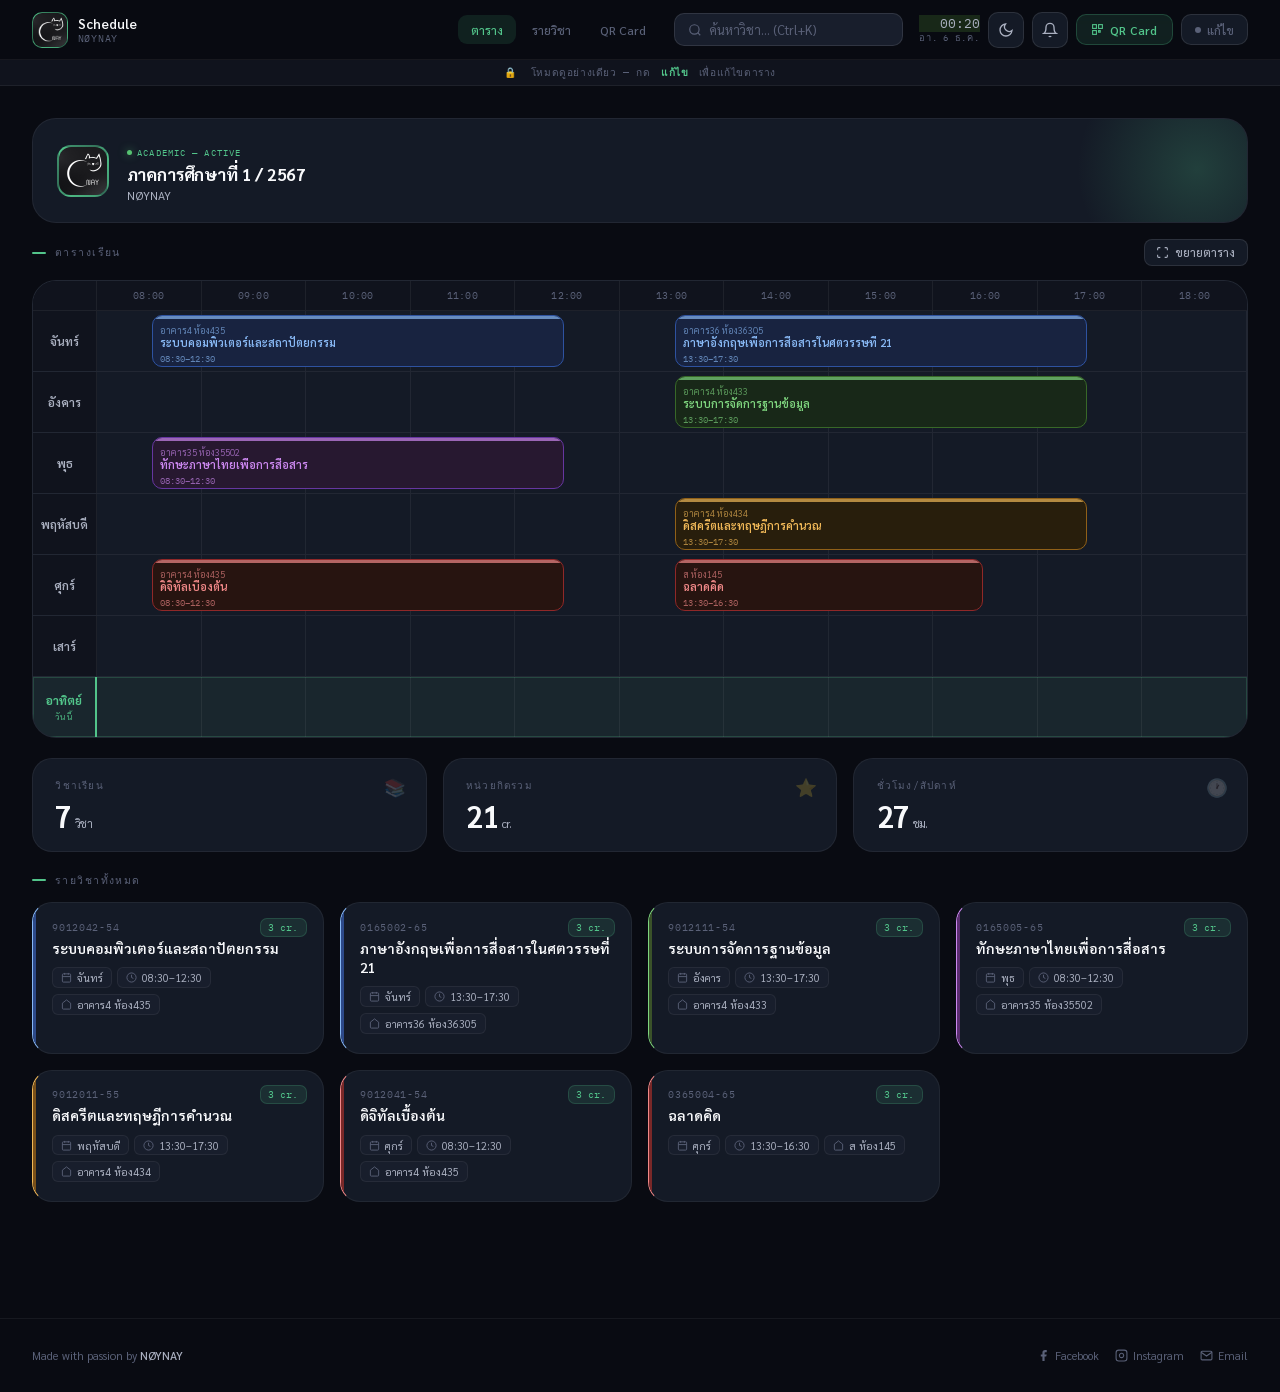
==== commit 94821109: "Add files via upload" ====
--- a/index.html
+++ b/index.html
@@ -3,336 +3,28 @@
 <head>
 <meta charset="UTF-8">
 <meta name="viewport" content="width=device-width,initial-scale=1.0,viewport-fit=cover">
-<title>Schedule NØYNAY</title>
+<title>Schedule - NØYNAY</title>
+
+<!-- PWA -->
 <link rel="manifest" href="manifest.json">
 <meta name="theme-color" content="#52C48A">
 <meta name="apple-mobile-web-app-capable" content="yes">
 <meta name="apple-mobile-web-app-status-bar-style" content="black-translucent">
 <meta name="apple-mobile-web-app-title" content="NØYNAY">
 <link rel="apple-touch-icon" href="icons/icon-192.png">
+
+<!-- Favicon -->
+<link rel="icon" type="image/png" sizes="192x192" href="icons/icon-192.png">
+<link rel="icon" type="image/png" sizes="512x512" href="icons/icon-512.png">
+<link rel="shortcut icon" href="icons/icon-192.png">
+
+
+<!-- Fonts -->
 <link rel="preconnect" href="https://fonts.googleapis.com">
 <link href="https://fonts.googleapis.com/css2?family=Inter:wght@300;400;500;600;700&family=IBM+Plex+Mono:wght@400;500;600&family=Sarabun:wght@300;400;500;600;700&display=swap" rel="stylesheet">
-<style>
-:root{
-  --bg:#090B12;--surface:#10131D;--card:#141A26;--card2:#181E2C;
-  --border:rgba(255,255,255,0.06);--border2:rgba(255,255,255,0.10);
-  --gold:#52C48A;--gold-dim:rgba(82,196,138,0.12);--gold-glow:rgba(82,196,138,0.22);--gold-hi:#6FD4A0;
-  --purple:#8A7DFF;--purple-dim:rgba(138,125,255,0.12);
-  --text1:#F8F9FB;--text2:#AAB0C0;--text3:#5A6178;
-  --success:#56C271;--warn:#E8B04B;--danger:#E46A6A;
-  --r:16px;--r-lg:20px;--r-xl:24px;
-  --font:'Sarabun','Inter',system-ui,sans-serif;
-  --mono:'IBM Plex Mono',monospace;
-  --ease:cubic-bezier(.4,0,.2,1);
-  --sh:0 8px 32px rgba(0,0,0,.5);
-}
-/* ── LIGHT MODE: อ่อนตา ไม่จ้า ── */
-[data-theme="light"]{
-  --bg:#ECEEF5;--surface:#F4F6FC;--card:#F4F6FC;--card2:#E7EAF2;
-  --border:rgba(0,0,0,0.14);--border2:rgba(0,0,0,0.24);
-  --gold:#2A9E68;--gold-dim:rgba(42,158,104,0.10);--gold-glow:rgba(42,158,104,0.20);--gold-hi:#34B878;
-  --purple:#6B60E0;--purple-dim:rgba(107,96,224,0.10);
-  --text1:#111827;--text2:#374151;--text3:#6B7280;
-  --success:#059669;--warn:#D97706;--danger:#DC2626;
-}
-*,*::before,*::after{box-sizing:border-box;margin:0;padding:0}
-html{scroll-behavior:smooth}
-body{font-family:var(--font);background:var(--bg);color:var(--text1);min-height:100vh;transition:background .3s var(--ease),color .3s var(--ease);overflow-x:hidden}
-a{text-decoration:none;color:inherit}
-button{font-family:inherit;cursor:pointer;border:none;background:none}
-::-webkit-scrollbar{width:5px;height:5px}
-::-webkit-scrollbar-track{background:transparent}
-::-webkit-scrollbar-thumb{background:var(--border2);border-radius:4px}
-
-/* SCROLL PROGRESS */
-.scroll-prog{position:fixed;top:0;left:0;right:0;height:2px;z-index:1000;background:linear-gradient(90deg,var(--gold),var(--purple));transform-origin:left;transform:scaleX(0);transition:transform .1s linear}
-
-/* TOPBAR */
-.topbar{position:sticky;top:0;z-index:200;background:rgba(9,11,18,0.88);backdrop-filter:blur(20px);-webkit-backdrop-filter:blur(20px);border-bottom:1px solid var(--border);padding:0 2rem;display:flex;align-items:center;gap:1rem;height:60px}
-[data-theme="light"] .topbar{background:rgba(236,238,245,0.92)}
-.brand{display:flex;align-items:center;gap:.6rem;margin-right:auto}
-.brand-icon{width:36px;height:36px;border-radius:10px;background:linear-gradient(135deg,var(--gold) 0%,rgba(82,196,138,.22) 100%);border:1px solid rgba(82,196,138,.35);display:flex;align-items:center;justify-content:center;font-family:var(--mono);font-size:.7rem;font-weight:700;color:#090B12;flex-shrink:0;overflow:hidden}
-[data-theme="light"] .brand-icon{color:#fff}
-.brand-icon img{width:100%;height:100%;object-fit:cover}
-.brand-txt .n1{font-size:.83rem;font-weight:600;color:var(--text1)}
-.brand-txt .n2{font-size:.6rem;font-family:var(--mono);letter-spacing:.08em;text-transform:uppercase;color:var(--text3)}
-.nav{display:flex;gap:.2rem}
-.nav-item{padding:.42rem .8rem;border-radius:9px;font-size:.78rem;font-weight:500;color:var(--text3);transition:all .18s;cursor:pointer}
-.nav-item:hover{color:var(--text1);background:var(--border)}
-.nav-item.on{color:var(--gold);background:var(--gold-dim)}
-.tb-right{display:flex;align-items:center;gap:.5rem}
-.tb-search{display:flex;align-items:center;gap:.45rem;background:var(--card2);border:1px solid var(--border2);border-radius:10px;padding:.38rem .8rem;transition:border-color .18s}
-.tb-search:focus-within{border-color:var(--gold)}
-.tb-search svg{width:14px;height:14px;color:var(--text3);flex-shrink:0}
-.tb-search .search-inp{width:180px}
-.clock{font-family:var(--mono);font-size:.72rem;color:var(--text3);text-align:right;line-height:1.35}
-.clock .ct{color:var(--text2);font-size:.8rem}
-.clock .cd{font-size:.58rem;letter-spacing:.08em;text-transform:uppercase}
-.icon-btn{width:36px;height:36px;border-radius:10px;display:flex;align-items:center;justify-content:center;border:1px solid var(--border2);background:var(--card);color:var(--text2);transition:all .18s;flex-shrink:0}
-.icon-btn:hover{border-color:var(--gold);color:var(--gold)}
-.qr-btn{display:flex;align-items:center;gap:.4rem;padding:.42rem .88rem;border-radius:10px;background:var(--gold-dim);border:1px solid rgba(82,196,138,.25);font-size:.74rem;font-weight:600;color:var(--gold);letter-spacing:.03em;transition:all .18s;white-space:nowrap}
-.qr-btn:hover{background:var(--gold);color:#fff}
-[data-theme="dark"] .qr-btn:hover{color:#090B12}
-.qr-btn svg{width:13px;height:13px;flex-shrink:0}
-.edit-btn{display:flex;align-items:center;gap:.38rem;padding:.42rem .82rem;border-radius:10px;border:1px solid var(--border2);background:var(--card);font-size:.74rem;font-weight:500;color:var(--text3);transition:all .18s;white-space:nowrap}
-.edit-btn:hover{border-color:var(--gold);color:var(--gold)}
-.edit-btn.on{background:var(--gold-dim);border-color:rgba(82,196,138,.4);color:var(--gold)}
-.edit-btn .dot{width:6px;height:6px;border-radius:50%;background:var(--text3);transition:background .18s}
-.edit-btn.on .dot{background:var(--gold)}
-
-/* VIEW BAR */
-.view-bar{display:none;align-items:center;justify-content:center;gap:.4rem;padding:.28rem 1rem;background:var(--surface);border-bottom:1px solid var(--border);font-size:.63rem;font-family:var(--mono);color:var(--text3);letter-spacing:.06em}
-body:not(.em) .view-bar{display:flex}
-
-/* MAIN */
-.main{max-width:1280px;margin:0 auto;padding:2rem 2rem 6rem}
-
-/* HERO */
-.hero{background:var(--card);border:1px solid var(--border);border-radius:var(--r-xl);padding:1.2rem 1.5rem;display:flex;align-items:center;gap:1.1rem;margin-bottom:1rem;position:relative;overflow:hidden}
-.hero::after{content:'';position:absolute;top:-80px;right:-80px;width:260px;height:260px;border-radius:50%;background:radial-gradient(circle,var(--gold-glow) 0%,transparent 65%);pointer-events:none}
-.hero-av{width:52px;height:52px;border-radius:14px;background:linear-gradient(135deg,var(--gold) 0%,rgba(82,196,138,.2) 100%);border:2px solid rgba(82,196,138,.35);display:flex;align-items:center;justify-content:center;font-family:var(--mono);font-size:1rem;font-weight:700;color:#090B12;flex-shrink:0;overflow:hidden}
-[data-theme="light"] .hero-av{color:#fff}
-.hero-av img{width:100%;height:100%;object-fit:cover}
-.hero-info{flex:1;min-width:0}
-.hero-badge{display:inline-flex;align-items:center;gap:.35rem;font-family:var(--mono);font-size:.58rem;letter-spacing:.12em;text-transform:uppercase;color:var(--gold);margin-bottom:.3rem}
-.hero-badge::before{content:'';width:5px;height:5px;border-radius:50%;background:var(--success);box-shadow:0 0 8px rgba(86,194,113,.7)}
-.hero-name{font-size:1.08rem;font-weight:700;color:var(--text1);letter-spacing:-.01em;line-height:1.2;outline:none}
-.hero-sem{font-size:.74rem;color:var(--text2);margin-top:.15rem;outline:none}
-body.em .hero-name[contenteditable="true"]{border-bottom:1px dashed var(--border2)}
-body.em .hero-sem[contenteditable="true"]{border-bottom:1px dashed var(--border2)}
-.hero-search{display:flex;align-items:center;gap:.45rem;background:var(--card2);border:1px solid var(--border2);border-radius:10px;padding:.42rem .8rem;transition:border-color .18s}
-.hero-search:focus-within{border-color:var(--gold)}
-.hero-search svg{width:14px;height:14px;color:var(--text3);flex-shrink:0}
-.search-inp{background:none;border:none;outline:none;font:inherit;font-size:.8rem;color:var(--text1);width:155px}
-.search-inp::placeholder{color:var(--text3)}
-
-/* STATS */
-.stats{display:grid;grid-template-columns:repeat(3,1fr);gap:1rem;margin-bottom:1.25rem}
-.scard{background:var(--card);border:1px solid var(--border);border-radius:var(--r-lg);padding:1.2rem 1.4rem;position:relative;overflow:hidden;transition:border-color .2s,transform .2s}
-.scard:hover{border-color:var(--border2);transform:translateY(-2px)}
-.scard::after{content:'';position:absolute;bottom:0;left:0;right:0;height:2px;opacity:0;transition:opacity .2s}
-.scard:nth-child(1)::after{background:var(--gold)}
-.scard:nth-child(2)::after{background:var(--purple)}
-.scard:nth-child(3)::after{background:var(--success)}
-.scard:hover::after{opacity:1}
-.scard-lbl{font-size:.62rem;font-family:var(--mono);letter-spacing:.12em;text-transform:uppercase;color:var(--text3);margin-bottom:.5rem}
-.scard-val{font-size:1.9rem;font-weight:700;color:var(--text1);letter-spacing:-.02em;line-height:1}
-.scard-unit{font-size:.72rem;font-weight:400;color:var(--text2);margin-left:.2rem}
-.scard-ico{position:absolute;top:1rem;right:1.2rem;font-size:1.1rem;opacity:.2}
-
-/* SEC HDR */
-.sec-hdr{display:flex;align-items:center;justify-content:space-between;margin-bottom:.85rem}
-.sec-title{font-size:.65rem;font-family:var(--mono);letter-spacing:.14em;text-transform:uppercase;color:var(--text3);display:flex;align-items:center;gap:.55rem}
-.sec-title::before{content:'';width:14px;height:2px;background:var(--gold);border-radius:2px}
-
-/* ZOOM BTN */
-.zoom-btn{display:flex;align-items:center;gap:.38rem;padding:.32rem .72rem;border-radius:8px;border:1px solid var(--border2);background:var(--card);font-size:.72rem;font-weight:500;color:var(--text2);transition:all .15s;cursor:pointer;white-space:nowrap;font-family:var(--font)}
-.zoom-btn:hover{border-color:var(--gold);color:var(--gold);background:var(--gold-dim)}
-.zoom-btn svg{width:13px;height:13px;flex-shrink:0}
-/* ZOOM OVERLAY */
-.zoom-ov{position:fixed;inset:0;z-index:350;background:rgba(0,0,0,.95);backdrop-filter:blur(12px);-webkit-backdrop-filter:blur(12px);display:flex;align-items:center;justify-content:center;opacity:0;pointer-events:none;transition:opacity .28s var(--ease)}
-.zoom-ov.op{opacity:1;pointer-events:all}
-.zoom-close{position:fixed;top:.9rem;right:.9rem;width:36px;height:36px;border-radius:10px;background:rgba(255,255,255,.08);border:1px solid rgba(255,255,255,.15);color:#fff;display:flex;align-items:center;justify-content:center;font-size:.82rem;cursor:pointer;transition:all .15s;z-index:2}
-.zoom-close:hover{background:rgba(228,106,106,.2);border-color:rgba(228,106,106,.5);color:var(--danger)}
-.zoom-stage{display:flex;align-items:center;justify-content:center;width:100vw;height:100vh;overflow:hidden;position:relative}
-#zoom-tt-inner{transform-origin:center center;will-change:transform;position:absolute}
-#zoom-tt-inner .tt-scroll{overflow:visible!important}
-#zoom-tt-inner .tt{min-width:unset!important}
-
-/* ── TIMETABLE — grid ตามสัดส่วนเวลาจริง (08:00–19:00) ── */
-.tt-wrap{background:var(--card);border:1px solid var(--border);border-radius:var(--r-xl);overflow:hidden;margin-bottom:1.25rem}
-.tt-scroll{overflow-x:auto;-webkit-overflow-scrolling:touch}
-.tt{min-width:640px}
-.tt-head{display:grid;grid-template-columns:64px repeat(11,1fr);background:var(--surface);border-bottom:1px solid var(--border)}
-.th-cell{padding:.5rem .2rem;font-family:var(--mono);font-size:.6rem;letter-spacing:.02em;color:var(--text3);text-align:center;border-right:1px solid var(--border);white-space:nowrap}
-.th-cell:last-child{border-right:none}
-.th-cell.first{background:var(--surface)}
-.tt-row{display:grid;grid-template-columns:64px 1fr;border-bottom:1px solid var(--border);min-height:60px}
-.tt-row:last-child{border-bottom:none}
-.tt-row.tt-today{background:rgba(82,196,138,.025)}
-.tt-day-label{padding:.4rem .35rem;display:flex;align-items:center;justify-content:center;text-align:center;font-family:var(--font);font-size:.74rem;font-weight:600;color:var(--text2);border-right:1px solid var(--border);background:var(--surface)}
-.tt-row.tt-today .tt-day-label{color:var(--gold)}
-.tt-lane{position:relative;display:grid;grid-template-columns:repeat(11,1fr)}
-.lane-cell{border-right:1px solid var(--border);min-height:60px;transition:background .12s}
-.lane-cell:last-child{border-right:none}
-body.em .lane-cell:hover{background:var(--gold-dim);cursor:cell}
-.cb{position:absolute;top:4px;bottom:4px;border-radius:10px;padding:.36rem .45rem;cursor:pointer;transition:all .2s var(--ease);border:1px solid transparent;overflow:hidden;z-index:2}
-.cb:hover{transform:translateY(-1px);box-shadow:0 5px 18px rgba(0,0,0,.35);filter:brightness(1.08)}
-.cb-code{font-family:var(--mono);font-size:.54rem;letter-spacing:.05em;opacity:.7;margin-bottom:.1rem;white-space:nowrap;overflow:hidden;text-overflow:ellipsis}
-.cb-name{font-size:.68rem;font-weight:600;line-height:1.28;display:-webkit-box;-webkit-line-clamp:2;-webkit-box-orient:vertical;overflow:hidden}
-.cb-room{font-size:.58rem;opacity:.65;margin-top:.15rem;white-space:nowrap;overflow:hidden;text-overflow:ellipsis}
-.cb-time{font-size:.58rem;opacity:.65;margin-top:.1rem;font-family:var(--mono);white-space:nowrap}
-.cb-add{display:flex;align-items:center;justify-content:center;height:36px;border-radius:10px;margin:.1rem .08rem;border:1px dashed var(--border2);font-size:.7rem;color:var(--text3);cursor:pointer;transition:all .15s}
-.cb-add:hover{border-color:var(--gold);color:var(--gold);background:var(--gold-dim)}
-body:not(.em) .cb-add{display:none}
-
-/* COLORS */
-.cm{background:#182340;border-color:#2E52A0;color:#88B8F4}
-.ct{background:#182818;border-color:#386828;color:#7ED47E}
-.cw{background:#271830;border-color:#6636A0;color:#CC88F0}
-.cth{background:#281E0C;border-color:#906018;color:#F0B858}
-.cf{background:#271410;border-color:#902828;color:#F08888}
-.cs{background:#0E2828;border-color:#207878;color:#50D8D8}
-.csu{background:#27230C;border-color:#907E20;color:#E0D040}
-/* Top accent stripe for timetable blocks */
-.cb::before{content:'';position:absolute;top:0;left:0;right:0;height:2.5px}
-.cb.cm::before{background:linear-gradient(90deg,#3868CC,#88B8F8)}
-.cb.ct::before{background:linear-gradient(90deg,#3A8A3A,#7DD47D)}
-.cb.cw::before{background:linear-gradient(90deg,#7040C0,#CC88F0)}
-.cb.cth::before{background:linear-gradient(90deg,#C07820,#F0B858)}
-.cb.cf::before{background:linear-gradient(90deg,#B03838,#F08888)}
-.cb.cs::before{background:linear-gradient(90deg,#208888,#50D8D8)}
-.cb.csu::before{background:linear-gradient(90deg,#A09020,#E0D040)}
-[data-theme="light"] .cm{background:#EEF4FF;border-color:#B0C8F0;color:#1E3A8A}
-[data-theme="light"] .ct{background:#EEFAEA;border-color:#A8D8A8;color:#1A5C1A}
-[data-theme="light"] .cw{background:#F6EEF8;border-color:#C8A0E8;color:#5A1C8A}
-[data-theme="light"] .cth{background:#FEF6EE;border-color:#E0C080;color:#7A5000}
-[data-theme="light"] .cf{background:#FEF0F0;border-color:#EFAAAA;color:#8A1818}
-[data-theme="light"] .cs{background:#EEF8F8;border-color:#88D0D0;color:#0A5858}
-[data-theme="light"] .csu{background:#FDFAEE;border-color:#DACA80;color:#5A4C00}
-
-/* COURSE GRID */
-.cg{display:grid;grid-template-columns:repeat(auto-fill,minmax(275px,1fr));gap:1rem;margin-bottom:1.25rem}
-.cc{background:var(--card);border:1px solid var(--border);border-radius:var(--r-lg);padding:1.1rem 1.2rem 1.2rem;cursor:pointer;transition:all .2s var(--ease);position:relative;overflow:hidden}
-.cc::before{content:'';position:absolute;left:0;top:0;bottom:0;width:3px;border-radius:3px 0 0 3px}
-.cc.cm::before{background:#2D4A8A}.cc.ct::before{background:#3A5229}.cc.cw::before{background:#5C2E72}
-.cc.cth::before{background:#7A5018}.cc.cf::before{background:#7A2828}.cc.cs::before{background:#1A6060}.cc.csu::before{background:#7A6E28}
-[data-theme="light"] .cc.cm::before{background:#2D4A8A}[data-theme="light"] .cc.ct::before{background:#2A5E28}
-[data-theme="light"] .cc.cw::before{background:#6A2E8A}[data-theme="light"] .cc.cth::before{background:#7A5000}
-[data-theme="light"] .cc.cf::before{background:#8A2020}[data-theme="light"] .cc.cs::before{background:#0A5858}
-[data-theme="light"] .cc.csu::before{background:#5A4C00}
-.cc:hover{border-color:var(--border2);transform:translateY(-2px);box-shadow:0 8px 28px rgba(0,0,0,.12)}
-.cc-code{font-family:var(--mono);font-size:.63rem;color:var(--text3);letter-spacing:.07em;margin-bottom:.3rem}
-.cc-name{font-size:.88rem;font-weight:600;color:var(--text1);line-height:1.35;margin-bottom:.6rem}
-.cc-meta{display:flex;flex-wrap:wrap;gap:.35rem}
-.cc-tag{display:flex;align-items:center;gap:.28rem;font-size:.66rem;color:var(--text2);background:var(--card2);border:1px solid var(--border);border-radius:6px;padding:.18rem .5rem}
-.cc-tag svg{width:11px;height:11px;color:var(--text3);flex-shrink:0}
-.cc-cr{position:absolute;top:.9rem;right:1rem;font-family:var(--mono);font-size:.63rem;color:var(--gold);background:var(--gold-dim);border:1px solid rgba(82,196,138,.2);border-radius:7px;padding:.13rem .48rem}
-.cc-add{background:none;border:1px dashed var(--border2);border-radius:var(--r-lg);padding:1.1rem;display:none;flex-direction:column;align-items:center;justify-content:center;gap:.45rem;min-height:100px;cursor:pointer;transition:all .15s}
-body.em .cc-add{display:flex}
-.cc-add:hover{border-color:var(--gold);background:var(--gold-dim)}
-.cc-add span{font-size:.78rem;color:var(--text3)}
-.cc-add:hover span{color:var(--gold)}
-.empty-state{grid-column:1/-1;padding:3rem 1rem;text-align:center}
-.empty-icon{font-size:2.5rem;opacity:.2;margin-bottom:.65rem}
-.empty-txt{font-size:.82rem;color:var(--text3)}
-
-/* FOOTER */
-.footer{border-top:1px solid var(--border);padding:1.8rem 2rem;display:flex;align-items:center;justify-content:space-between;flex-wrap:wrap;gap:1rem;max-width:1280px;margin:0 auto}
-.footer-cr{font-size:.72rem;color:var(--text3)}.footer-cr strong{color:var(--text2);font-weight:500}
-.footer-lks{display:flex;gap:1rem}
-.footer-lk{font-size:.7rem;color:var(--text3);transition:color .15s;display:flex;align-items:center;gap:.32rem}
-.footer-lk:hover{color:var(--gold)}
-.footer-lk svg{width:13px;height:13px}
-
-/* BOTTOM NAV */
-.bnav{display:none;position:fixed;bottom:0;left:0;right:0;z-index:200;background:rgba(9,11,18,0.92);backdrop-filter:blur(20px);-webkit-backdrop-filter:blur(20px);border-top:1px solid var(--border);padding:.45rem .75rem calc(.45rem + env(safe-area-inset-bottom));justify-content:space-around}
-[data-theme="light"] .bnav{background:rgba(244,246,252,0.94)}
-.bn{display:flex;flex-direction:column;align-items:center;gap:.22rem;padding:.45rem .65rem;border-radius:10px;font-size:.58rem;color:var(--text3);transition:all .18s;min-width:52px;cursor:pointer;position:relative;user-select:none}
-.bn.on{color:var(--gold)}
-.bn.on::before{content:'';position:absolute;top:-1px;left:50%;transform:translateX(-50%);width:18px;height:2px;border-radius:0 0 3px 3px;background:var(--gold)}
-.bn svg{width:19px;height:19px}
-.bn-qr{background:var(--gold);color:#fff!important;border-radius:12px}
-[data-theme="dark"] .bn-qr{color:#090B12!important}
-.bn-qr:hover,.bn-qr:active{filter:brightness(1.08)}
-
-/* FAB */
-#fab{position:fixed;bottom:5.2rem;right:1.4rem;z-index:150;width:46px;height:46px;border-radius:13px;background:var(--gold);color:#fff;display:none;align-items:center;justify-content:center;font-size:1.3rem;box-shadow:0 4px 18px var(--gold-glow);transition:all .2s var(--ease)}
-[data-theme="dark"] #fab{color:#090B12}
-#fab:hover{transform:scale(1.08);filter:brightness(1.1)}
-body.em #fab{display:flex}
-
-/* OVERLAY */
-.ov{position:fixed;inset:0;z-index:300;background:rgba(0,0,0,.78);backdrop-filter:blur(10px);-webkit-backdrop-filter:blur(10px);display:flex;align-items:flex-end;opacity:0;pointer-events:none;transition:opacity .25s var(--ease)}
-@media(min-width:640px){.ov{align-items:center;justify-content:center;padding:1.5rem}}
-.ov.op{opacity:1;pointer-events:all}
-.msh{background:var(--surface);border:1px solid var(--border2);border-radius:var(--r-xl) var(--r-xl) 0 0;width:100%;max-height:90vh;overflow-y:auto;transform:translateY(24px);transition:transform .28s var(--ease);position:relative}
-@media(min-width:640px){.msh{border-radius:var(--r-xl);max-width:480px;max-height:86vh}}
-.ov.op .msh{transform:translateY(0)}
-.msh::before{content:'';position:absolute;top:0;left:0;right:0;height:2px;background:linear-gradient(90deg,transparent,var(--gold),var(--gold-hi),var(--gold),transparent);border-radius:var(--r-xl) var(--r-xl) 0 0}
-.mhd{padding:1.3rem 1.4rem 1rem;display:flex;align-items:center;justify-content:space-between;border-bottom:1px solid var(--border);position:sticky;top:0;background:var(--surface);z-index:2}
-.m-title{font-size:.98rem;font-weight:700;color:var(--text1)}
-.m-sub{font-size:.7rem;color:var(--text3);margin-top:.12rem;font-family:var(--mono)}
-.mclose{width:30px;height:30px;border-radius:8px;display:flex;align-items:center;justify-content:center;border:1px solid var(--border);color:var(--text2);font-size:.78rem;transition:all .15s;flex-shrink:0}
-.mclose:hover{border-color:var(--danger);color:var(--danger)}
-.mbody{padding:1.2rem 1.4rem 1.4rem;display:flex;flex-direction:column;gap:.9rem}
-.fg{display:flex;flex-direction:column;gap:.38rem}
-.fl{font-size:.63rem;font-family:var(--mono);letter-spacing:.1em;text-transform:uppercase;color:var(--text3)}
-.fi,.fsel{background:var(--card2);border:1px solid var(--border2);border-radius:10px;padding:.62rem .88rem;font:inherit;font-size:.86rem;color:var(--text1);outline:none;transition:border-color .18s,box-shadow .18s;width:100%}
-.fi:focus,.fsel:focus{border-color:var(--gold);box-shadow:0 0 0 3px var(--gold-dim)}
-.fr{display:grid;grid-template-columns:1fr 1fr;gap:.7rem}
-.btn-row{display:flex;gap:.7rem;margin-top:.2rem}
-.btn-p{flex:1;padding:.62rem;border-radius:11px;background:var(--gold);color:#fff;font:700 .86rem var(--font);transition:filter .18s,transform .1s}
-[data-theme="dark"] .btn-p{color:#090B12}
-.btn-p:hover{filter:brightness(1.1)}.btn-p:active{transform:scale(.97)}
-.btn-d{padding:.62rem 1rem;border-radius:11px;border:1px solid rgba(228,106,106,.3);color:var(--danger);font:500 .86rem var(--font);transition:all .18s}
-.btn-d:hover{background:rgba(228,106,106,.1)}
-
-/* DETAIL */
-.dr{display:flex;gap:.8rem;align-items:flex-start;padding:.6rem 0;border-bottom:1px solid var(--border)}
-.dr:last-child{border-bottom:none}
-.dico{width:32px;height:32px;border-radius:9px;background:var(--card2);border:1px solid var(--border);display:flex;align-items:center;justify-content:center;font-size:.82rem;flex-shrink:0}
-.dlbl{font-size:.58rem;font-family:var(--mono);letter-spacing:.1em;text-transform:uppercase;color:var(--text3);margin-bottom:.18rem}
-.dval{font-size:.86rem;color:var(--text1);line-height:1.4}
-.dval.mono{font-family:var(--mono)}
-
-/* PIN */
-.pin-ov{position:fixed;inset:0;z-index:400;background:rgba(9,11,18,.96);backdrop-filter:blur(20px);-webkit-backdrop-filter:blur(20px);display:flex;align-items:center;justify-content:center;padding:1.5rem;opacity:0;pointer-events:none;transition:opacity .25s}
-.pin-ov.op{opacity:1;pointer-events:all}
-.pin-box{background:var(--card);border:1px solid var(--border2);border-radius:var(--r-xl);padding:2rem 1.7rem 1.8rem;width:100%;max-width:350px;text-align:center;transform:scale(.95);transition:transform .25s var(--ease);position:relative}
-.pin-ov.op .pin-box{transform:scale(1)}
-.pin-x{position:absolute;top:.75rem;right:.75rem;width:30px;height:30px;border-radius:8px;display:flex;align-items:center;justify-content:center;border:1px solid var(--border2);color:var(--text2);font-size:.72rem;transition:all .15s;flex-shrink:0}
-.pin-x:hover{border-color:var(--danger);color:var(--danger);background:rgba(228,106,106,.08)}
-.pin-ico{width:52px;height:52px;border-radius:14px;background:var(--gold-dim);border:1px solid rgba(82,196,138,.3);display:flex;align-items:center;justify-content:center;font-size:1.35rem;margin:0 auto 1.1rem}
-.pin-t{font-size:1.08rem;font-weight:700;color:var(--text1);margin-bottom:.28rem}
-.pin-s{font-size:.76rem;color:var(--text2);margin-bottom:1.5rem;line-height:1.5}
-.pin-dots{display:flex;gap:.7rem;justify-content:center;margin-bottom:1.7rem}
-.pd{width:15px;height:15px;border-radius:50%;border:2px solid var(--border2);background:transparent;transition:all .15s var(--ease)}
-.pd.fi2{background:var(--gold);border-color:var(--gold);transform:scale(1.1)}
-.pd.err{background:var(--danger);border-color:var(--danger)}
-.pin-kp{display:grid;grid-template-columns:repeat(3,1fr);gap:.55rem;margin-bottom:.6rem}
-.pk{background:var(--card2);border:1px solid var(--border);border-radius:12px;padding:.85rem;font-size:1.08rem;font-weight:600;color:var(--text1);transition:all .12s;user-select:none;-webkit-tap-highlight-color:transparent}
-.pk:hover{background:var(--border);border-color:var(--border2)}
-.pk:active{transform:scale(.91);background:var(--gold-dim);border-color:rgba(82,196,138,.4);color:var(--gold)}
-.pk.del{color:var(--text2);font-size:.88rem}
-.pin-err{font-size:.72rem;color:var(--danger);height:1rem;transition:opacity .2s}
-.pin-cancel{margin-top:.85rem;font-size:.73rem;color:var(--text3);transition:color .15s;padding:.38rem .75rem}
-.pin-cancel:hover{color:var(--text2)}
-@keyframes shake{0%,100%{transform:translateX(0)}20%{transform:translateX(-8px)}40%{transform:translateX(8px)}60%{transform:translateX(-5px)}80%{transform:translateX(5px)}}
-.pin-dots.shake{animation:shake .4s var(--ease)}
-@keyframes pulseDot{0%{transform:scale(1)}50%{transform:scale(1.15)}100%{transform:scale(1)}}
-.pin-dots.ok .pd{background:var(--success);border-color:var(--success);animation:pulseDot .3s var(--ease)}
-
-/* TOAST */
-.toast{position:fixed;bottom:5.2rem;left:50%;transform:translateX(-50%) translateY(8px);z-index:500;background:var(--card);border:1px solid var(--border2);border-radius:11px;padding:.55rem 1.1rem;font-size:.78rem;color:var(--text1);box-shadow:var(--sh);opacity:0;transition:all .22s var(--ease);pointer-events:none;white-space:nowrap}
-.toast.show{opacity:1;transform:translateX(-50%) translateY(0)}
-
-/* RESPONSIVE */
-@media(max-width:900px){
-  .main{padding:1.5rem 1rem 7rem}
-  .topbar{padding:0 1rem}
-  .nav{display:none}
-  .clock{display:none}
-  .bnav{display:flex}
-  .footer{padding:1.5rem 1rem 6rem}
-  .tt-day-label{position:sticky;left:0;z-index:5}
-}
-
-
-@media(max-width:600px){
-  .stats{gap:.6rem}
-  .scard{padding:.85rem 1rem}
-  .scard-val{font-size:1.5rem}
-  .hero{padding:.95rem 1.1rem;gap:.8rem}
-  .hero-av{width:46px;height:46px;border-radius:12px;font-size:.9rem}
-  .hero-name{font-size:.96rem}
-  .tb-search{display:none}
-  .cg{grid-template-columns:1fr}
-  .edit-btn{display:none}
-}
-body:not(.em) .cb-add,body:not(.em) .cc-add,body:not(.em) #fab{display:none!important}
-body:not(.em) .lane-cell{cursor:default}
-</style>
+
+<!-- Styles -->
+<link rel="stylesheet" href="style.css">
 </head>
 <body>
 
@@ -343,6 +35,7 @@
   <div class="brand">
     <div class="brand-icon" id="brand-icon">
       <img src="icons/icon-192.png" id="logo-img">
+      <span id="logo-fb" style="display:none">Ø</span>
     </div>
     <div class="brand-txt">
       <div class="n1">Schedule</div>
@@ -363,6 +56,33 @@
     <button class="icon-btn" onclick="toggleTheme()" id="theme-btn" title="เปลี่ยน Theme">
       <svg id="theme-ico" viewBox="0 0 24 24" fill="none" stroke="currentColor" stroke-width="2" width="16" height="16"><path d="M21 12.79A9 9 0 1 1 11.21 3 7 7 0 0 0 21 12.79z"/></svg>
     </button>
+    <div style="position:relative">
+      <button class="icon-btn" id="notif-btn" onclick="openNotifPop()" title="การแจ้งเตือน">
+        <svg viewBox="0 0 24 24" fill="none" stroke="currentColor" stroke-width="2" width="16" height="16"><path d="M18 8A6 6 0 0 0 6 8c0 7-3 9-3 9h18s-3-2-3-9"/><path d="M13.73 21a2 2 0 0 1-3.46 0"/></svg>
+      </button>
+      <div class="notif-pop" id="notif-pop">
+        <div class="np-hd">
+          <span>การแจ้งเตือน</span>
+          <button onclick="closeNotifPop()" style="font-size:.8rem;color:var(--text3);padding:.1rem .3rem">✕</button>
+        </div>
+        <div class="np-row">
+          <span class="np-lbl">แจ้งเตือนก่อนเรียน</span>
+          <select id="np-min" class="fsel" onchange="setNotifMin(this.value)" style="width:auto;padding:.28rem .55rem;font-size:.75rem">
+            <option value="5">5 นาที</option>
+            <option value="10" selected>10 นาที</option>
+            <option value="15">15 นาที</option>
+            <option value="30">30 นาที</option>
+            <option value="60">1 ชั่วโมง</option>
+          </select>
+        </div>
+        <div class="np-today" id="np-today"></div>
+        <div class="np-status" id="np-status"></div>
+        <button class="np-btn" id="np-toggle" onclick="toggleNotif()">
+          <svg viewBox="0 0 24 24" fill="none" stroke="currentColor" stroke-width="2" width="13" height="13"><path d="M18 8A6 6 0 0 0 6 8c0 7-3 9-3 9h18s-3-2-3-9"/><path d="M13.73 21a2 2 0 0 1-3.46 0"/></svg>
+          <span id="np-btn-lbl">เปิดแจ้งเตือน</span>
+        </button>
+      </div>
+    </div>
     <button class="qr-btn" onclick="openPin()">
       <svg viewBox="0 0 24 24" fill="none" stroke="currentColor" stroke-width="2"><rect x="3" y="3" width="7" height="7"/><rect x="14" y="3" width="7" height="7"/><rect x="3" y="14" width="7" height="7"/><rect x="14" y="14" width="3" height="3"/></svg>
       QR Card
@@ -398,15 +118,13 @@
     </button>
   </div>
   <div class="tt-wrap" id="tt-wrap">
-      <div class="tt-scroll">
-        <div class="tt">
-          <div class="tt-head" id="tt-head"></div>
-          <div id="tt-body"></div>
-        </div>
-      </div>
-  </div>
-
-
+    <div class="tt-scroll">
+      <div class="tt">
+        <div class="tt-head" id="tt-head"></div>
+        <div id="tt-body"></div>
+      </div>
+    </div>
+  </div>
 
   <!-- STATS -->
   <div class="stats">
@@ -472,7 +190,6 @@
   </div>
 </nav>
 
-
 <!-- ZOOM OVERLAY -->
 <div class="zoom-ov" id="zoom-ov" onclick="closeZoom()">
   <button class="zoom-close" onclick="closeZoom()">✕</button>
@@ -512,10 +229,19 @@
             <option value="4">พฤหัสบดี</option><option value="5">ศุกร์</option><option value="6">เสาร์</option><option value="0">อาทิตย์</option>
           </select></div>
         <div class="fg"><label class="fl">สี</label>
-          <select class="fsel" id="f-col">
+          <select class="fsel" id="f-col" onchange="onColChange()">
+            <option value="custom">กำหนดเอง</option>
             <option value="m">น้ำเงิน (จันทร์)</option><option value="t">เขียว (อังคาร)</option><option value="w">ม่วง (พุธ)</option>
             <option value="th">ส้ม (พฤหัส)</option><option value="f">แดง (ศุกร์)</option><option value="s">ฟ้า (เสาร์)</option><option value="su">เหลือง (อาทิตย์)</option>
           </select></div>
+        <div class="fg" id="fg-custom" style="display:none">
+          <label class="fl">สี RGB</label>
+          <div style="display:flex;gap:.5rem;align-items:center">
+            <input type="color" id="f-rgb" value="#52C48A" oninput="onRgbPick(this.value)"style="width:42px;height:38px;border-radius:8px;border:1px solid var(--border2);cursor:pointer;padding:2px;background:none;flex-shrink:0">
+            <input class="fi" id="f-hex" placeholder="#52C48A" style="flex:1;font-family:var(--mono);font-size:.82rem" oninput="onHexType(this.value)">
+            <div id="color-prev" style="width:38px;height:38px;border-radius:8px;flex-shrink:0;border:1px solid var(--border2);background:#52C48A"></div>
+          </div>
+        </div>
       </div>
       <div class="fr">
         <div class="fg"><label class="fl">เวลาเริ่ม</label><input class="fi" id="f-st" type="time" value="08:30"></div>
@@ -566,303 +292,7 @@
 
 <div class="toast" id="toast"></div>
 
-<script>
-/* DATA */
-const COLORMAP = {m:'cm',t:'ct',w:'cw',th:'cth',f:'cf',s:'cs',su:'csu'};
-const DAYMAP   = {m:1,t:2,w:3,th:4,f:5,s:6,su:0};
-const DAYFL    = ['อาทิตย์','จันทร์','อังคาร','พุธ','พฤหัสบดี','ศุกร์','เสาร์'];
-const DAYS_SHOW= [1,2,3,4,5];
-
-/* ── PIN: SHA-256 hash (ไม่เก็บ PIN ตรงๆ ใน source) ── */
-const PIN_HASH = '7d72dde03ee6c3ccd5d83cbc866cc4cebf840a2b1be32070cea65d0651ab1fad';
-async function hashStr(s){
-  const buf = await crypto.subtle.digest('SHA-256', new TextEncoder().encode(s));
-  return Array.from(new Uint8Array(buf)).map(b=>b.toString(16).padStart(2,'0')).join('');
-}
-
-let courses = [
-  {id:1,day:1,start:'08:30',end:'12:30',code:'9012042-54',name:'ระบบคอมพิวเตอร์และสถาปัตยกรรม',nameEn:'Computer System and Architecture',room:'อาคาร4 ห้อง435',teacher:'ดร.ชัยวุฒิ บุญญศิริวัฒน์',credits:3,color:'m'},
-  {id:2,day:1,start:'13:30',end:'17:30',code:'0165002-65',name:'ภาษาอังกฤษเพื่อการสื่อสารในศตวรรษที่ 21',nameEn:'English for Communication in the 21st Century',room:'อาคาร36 ห้อง36305',teacher:'เอื้อมพร รุ่งศิริ',credits:3,color:'m'},
-  {id:3,day:2,start:'13:30',end:'17:30',code:'9012111-54',name:'ระบบการจัดการฐานข้อมูล',nameEn:'Database Management System',room:'อาคาร4 ห้อง433',teacher:'วิสันต์ พูนชัย',credits:3,color:'t'},
-  {id:4,day:3,start:'08:30',end:'12:30',code:'0165005-65',name:'ทักษะภาษาไทยเพื่อการสื่อสาร',nameEn:'Thai Language Skills for Communication',room:'อาคาร35 ห้อง35502',teacher:'กันติทัต การเจริญ',credits:3,color:'w'},
-  {id:5,day:4,start:'13:30',end:'17:30',code:'9012011-55',name:'ดิสครีตและทฤษฎีการคำนวณ',nameEn:'Discrete Mathematics and Calculation Theory',room:'อาคาร4 ห้อง434',teacher:'กิพวรรณ นิยมวงศ์',credits:3,color:'th'},
-  {id:6,day:5,start:'08:30',end:'12:30',code:'9012041-54',name:'ดิจิทัลเบื้องต้น',nameEn:'Introduction to Digital Concept',room:'อาคาร4 ห้อง435',teacher:'ดร.ชัยวุฒิ บุญญศิริวัฒน์',credits:3,color:'f'},
-  {id:7,day:5,start:'13:30',end:'16:30',code:'0365004-65',name:'ฉลาดคิด',nameEn:'Smart Thinking',room:'ส ห้อง145',teacher:'ณัฏฐกฤต ชัยอริยเมรี',credits:3,color:'f'},
-];
-let nextId=8, editId=null, editMode=false, pinStr='', fq='';
-
-/* PERSIST */
-function save(){
-  try{
-    localStorage.setItem('sc_c',JSON.stringify(courses));
-    localStorage.setItem('sc_id',nextId);
-    localStorage.setItem('sc_n',document.getElementById('hero-name').textContent);
-    localStorage.setItem('sc_s',document.getElementById('hero-sem').textContent);
-  }catch(e){}
-}
-function load(){
-  try{
-    const c=localStorage.getItem('sc_c');if(c)courses=JSON.parse(c);
-    nextId=parseInt(localStorage.getItem('sc_id')||nextId);
-    const n=localStorage.getItem('sc_n'),s=localStorage.getItem('sc_s');
-    if(n)document.getElementById('hero-name').textContent=n;
-    if(s)document.getElementById('hero-sem').textContent=s;
-  }catch(e){}
-}
-
-/* THEME */
-function applyTheme(t){
-  document.documentElement.setAttribute('data-theme',t);
-  const p=document.getElementById('theme-ico');
-  p.querySelector('path').setAttribute('d',t==='light'
-    ?'M12 1v2M12 21v2M4.22 4.22l1.42 1.42M18.36 18.36l1.42 1.42M1 12h2M21 12h2M4.22 19.78l1.42-1.42M18.36 5.64l1.42-1.42M12 5a7 7 0 1 0 0 14A7 7 0 0 0 12 5z'
-    :'M21 12.79A9 9 0 1 1 11.21 3 7 7 0 0 0 21 12.79z');
-}
-function toggleTheme(){
-  const t=document.documentElement.getAttribute('data-theme')==='dark'?'light':'dark';
-  applyTheme(t);localStorage.setItem('sc_th',t);
-}
-(()=>{applyTheme(localStorage.getItem('sc_th')||'dark')})();
-
-/* LOGO */
-document.getElementById('logo-img').onload=()=>{document.getElementById('logo-fb').style.display='none'};
-document.getElementById('logo-img').onerror=()=>{document.getElementById('logo-img').style.display='none';document.getElementById('logo-fb').style.display=''};
-
-/* EDIT MODE */
-function toggleEdit(){
-  editMode=!editMode;
-  document.body.classList.toggle('em',editMode);
-  const btn=document.getElementById('edit-btn');
-  btn.classList.toggle('on',editMode);
-  document.getElementById('edit-lbl').textContent=editMode?'ล็อก':'แก้ไข';
-  const ce=editMode?'true':'false';
-  document.getElementById('hero-name').contentEditable=ce;
-  document.getElementById('hero-sem').contentEditable=ce;
-  showToast(editMode?'โหมดแก้ไข — สามารถเพิ่ม/แก้ไขได้':'บันทึกแล้ว ✓');
-}
-
-/* CLOCK */
-function tick(){
-  const n=new Date();
-  document.getElementById('ct').textContent=n.toLocaleTimeString('th-TH',{hour:'2-digit',minute:'2-digit',hour12:false});
-  document.getElementById('cd').textContent=n.toLocaleDateString('th-TH',{weekday:'short',day:'numeric',month:'short'});
-}
-tick();setInterval(tick,1000);
-
-/* SCROLL */
-window.addEventListener('scroll',()=>{
-  const e=document.documentElement;
-  document.getElementById('scroll-prog').style.transform=`scaleX(${e.scrollTop/(e.scrollHeight-e.clientHeight)||0})`;
-});
-
-/* HELPERS */
-function esc(s){return(s||'').replace(/&/g,'&amp;').replace(/</g,'&lt;').replace(/>/g,'&gt;')}
-function t2m(t){const[h,m]=t.split(':').map(Number);return h*60+m}
-function m2t(m){return String(Math.floor(m/60)).padStart(2,'0')+':'+String(m%60).padStart(2,'0')}
-function goTo(id){document.getElementById(id)?.scrollIntoView({behavior:'smooth',block:'start'})}
-function setbn(id){document.querySelectorAll('.bn').forEach(e=>e.classList.remove('on'));document.getElementById(id)?.classList.add('on')}
-function showToast(msg){const t=document.getElementById('toast');t.textContent=msg;t.classList.add('show');setTimeout(()=>t.classList.remove('show'),2200)}
-function ovClick(e,id){if(e.target===document.getElementById(id))document.getElementById(id).classList.remove('op')}
-
-/* STATS */
-function upStats(){
-  document.getElementById('s-courses').textContent=courses.length;
-  document.getElementById('s-credits').textContent=courses.reduce((a,c)=>a+Number(c.credits||0),0);
-  document.getElementById('s-hours').textContent=Math.round(courses.reduce((a,c)=>a+Math.max(0,(t2m(c.end)-t2m(c.start))/60),0));
-}
-
-/* ── TIMETABLE: grid ตามสัดส่วนเวลาจริง 08:00–19:00 (HH:MM, 24 ชม.) ── */
-function renderGrid(){
-  const today=new Date().getDay();
-  const G_START=8*60, G_END=19*60, SPAN=G_END-G_START, COLS=11;
-
-  // Header: เวลา 08:00–18:00 (11 จุดเริ่มของคอลัมน์)
-  let hh=`<div class="th-cell first"></div>`;
-  for(let h=8;h<19;h++)hh+=`<div class="th-cell">${String(h).padStart(2,'0')}:00</div>`;
-  document.getElementById('tt-head').innerHTML=hh;
-
-  // Body: 1 แถว = 1 วัน, บล็อกวิชาจัดตำแหน่งตามสัดส่วนเวลาจริง
-  let bh='';
-  DAYS_SHOW.forEach(d=>{
-    const isToday=d===today;
-    bh+=`<div class="tt-row${isToday?' tt-today':''}">`;
-    bh+=`<div class="tt-day-label">${DAYFL[d]}</div>`;
-    bh+=`<div class="tt-lane">`;
-    for(let i=0;i<COLS;i++)bh+=`<div class="lane-cell" onclick="editMode&&openModal(null,${d})"></div>`;
-
-    courses.filter(c=>c.day===d).forEach(c=>{
-      const l=Math.max(0,(t2m(c.start)-G_START)/SPAN);
-      const r=Math.min(1,(t2m(c.end)-G_START)/SPAN);
-      if(r<=0||l>=1)return;
-      const cls=COLORMAP[c.color]||'cm';
-      bh+=`<div class="cb ${cls}" style="left:calc(${l*100}% + 3px);width:calc(${(r-l)*100}% - 6px)" onclick="event.stopPropagation();onBlk(${c.id})">
-        <div class="cb-room">${esc(c.room||'—')}</div>
-        <div class="cb-name">${esc(c.name)}</div>
-        <div class="cb-time">${c.start}–${c.end}</div>
-        <div class="cb-code">${esc(c.code)}</div>
-      </div>`;
-    });
-
-    bh+='</div></div>';
-  });
-  document.getElementById('tt-body').innerHTML=bh;
-}
-
-function onBlk(id){editMode?openModal(id):openDetail(id)}
-
-/* COURSE CARDS */
-function renderCC(q){
-  if(q!==undefined)fq=(q||'').toLowerCase();
-  const fl=courses.filter(c=>!fq||(c.name+c.code+c.teacher+c.room).toLowerCase().includes(fq));
-  let h='';
-  if(!fl.length){h=`<div class="empty-state"><div class="empty-icon">🔍</div><div class="empty-txt">${fq?'ไม่พบวิชาที่ค้นหา':'ยังไม่มีวิชาเรียน'}</div></div>`;}
-  else fl.forEach(c=>{
-    const cls=COLORMAP[c.color]||'cm';
-    h+=`<div class="cc ${cls}" onclick="onBlk(${c.id})">
-      <div class="cc-cr">${c.credits} cr.</div>
-      <div class="cc-code">${esc(c.code)}</div>
-      <div class="cc-name">${esc(c.name)}</div>
-      <div class="cc-meta">
-        <div class="cc-tag"><svg viewBox="0 0 24 24" fill="none" stroke="currentColor" stroke-width="2" width="10" height="10"><rect x="3" y="4" width="18" height="18" rx="2"/><line x1="16" y1="2" x2="16" y2="6"/><line x1="8" y1="2" x2="8" y2="6"/><line x1="3" y1="10" x2="21" y2="10"/></svg>${DAYFL[c.day]}</div>
-        <div class="cc-tag"><svg viewBox="0 0 24 24" fill="none" stroke="currentColor" stroke-width="2" width="10" height="10"><circle cx="12" cy="12" r="10"/><polyline points="12 6 12 12 16 14"/></svg>${c.start}–${c.end}</div>
-        ${c.room?`<div class="cc-tag"><svg viewBox="0 0 24 24" fill="none" stroke="currentColor" stroke-width="2" width="10" height="10"><path d="M3 9l9-7 9 7v11a2 2 0 0 1-2 2H5a2 2 0 0 1-2-2z"/></svg>${esc(c.room)}</div>`:''}
-      </div>
-    </div>`;
-  });
-  h+=`<div class="cc-add" onclick="openModal(null)"><svg viewBox="0 0 24 24" fill="none" stroke="currentColor" stroke-width="2" width="22" height="22"><circle cx="12" cy="12" r="10"/><line x1="12" y1="8" x2="12" y2="16"/><line x1="8" y1="12" x2="16" y2="12"/></svg><span>เพิ่มวิชาเรียน</span></div>`;
-  document.getElementById('cg').innerHTML=h;
-}
-function filterCC(q){renderCC(q)}
-
-/* EDIT MODAL */
-function openModal(id,dday){
-  if(!editMode){if(id)openDetail(id);return}
-  editId=id;
-  const isE=id!=null;
-  document.getElementById('m-title').textContent=isE?'แก้ไขวิชาเรียน':'เพิ่มวิชาเรียน';
-  document.getElementById('m-sub').textContent=isE?'แก้ไขข้อมูลรายวิชา':'กรอกข้อมูลรายวิชา';
-  document.getElementById('del-btn').style.display=isE?'block':'none';
-  if(isE){
-    const c=courses.find(x=>x.id===id);if(!c)return;
-    document.getElementById('f-code').value=c.code||'';
-    document.getElementById('f-name').value=c.name||'';
-    document.getElementById('f-day').value=c.day;
-    document.getElementById('f-st').value=c.start||'08:30';
-    document.getElementById('f-en2').value=c.end||'12:30';
-    document.getElementById('f-room').value=c.room||'';
-    document.getElementById('f-teacher').value=c.teacher||'';
-    document.getElementById('f-cr').value=c.credits||3;
-    document.getElementById('f-col').value=c.color||'m';
-  } else {
-    ['f-code','f-name','f-room','f-teacher'].forEach(id=>document.getElementById(id).value='');
-    document.getElementById('f-day').value=dday||1;
-    document.getElementById('f-st').value='08:30';document.getElementById('f-en2').value='12:30';
-    document.getElementById('f-cr').value=3;document.getElementById('f-col').value='m';
-  }
-  document.getElementById('m-ov').classList.add('op');
-  setTimeout(()=>document.getElementById('f-name').focus(),200);
-}
-function closeM(){document.getElementById('m-ov').classList.remove('op')}
-function saveM(){
-  const d={
-    code:document.getElementById('f-code').value.trim(),
-    name:document.getElementById('f-name').value.trim(),
-    day:+document.getElementById('f-day').value,
-    start:document.getElementById('f-st').value,
-    end:document.getElementById('f-en2').value,
-    room:document.getElementById('f-room').value.trim(),
-    teacher:document.getElementById('f-teacher').value.trim(),
-    credits:+document.getElementById('f-cr').value||3,
-    color:document.getElementById('f-col').value
-  };
-  if(!d.name){showToast('กรุณากรอกชื่อวิชา');return}
-  if(t2m(d.start)>=t2m(d.end)){showToast('เวลาสิ้นสุดต้องหลังเวลาเริ่ม');return}
-  if(editId!=null){const i=courses.findIndex(c=>c.id===editId);if(i>=0)courses[i]={...courses[i],...d};}
-  else courses.push({id:nextId++,...d});
-  save();renderAll();closeM();showToast('บันทึกเรียบร้อย ✓');
-}
-function delC(){if(!confirm('ลบวิชานี้?'))return;courses=courses.filter(c=>c.id!==editId);save();renderAll();closeM();showToast('ลบวิชาแล้ว')}
-
-/* DETAIL */
-function openDetail(id){
-  const c=courses.find(x=>x.id===id);if(!c)return;
-  document.getElementById('d-code').textContent=c.code;
-  document.getElementById('d-name').textContent=c.name;
-  const rows=[
-    {ico:'📅',lbl:'วัน',val:DAYFL[c.day]},
-    {ico:'🕐',lbl:'เวลา',val:`${c.start} – ${c.end}`,mono:true},
-    c.room?{ico:'🏛️',lbl:'ห้องเรียน',val:c.room}:null,
-    c.teacher?{ico:'👤',lbl:'อาจารย์ผู้สอน',val:c.teacher}:null,
-    {ico:'⭐',lbl:'หน่วยกิต',val:`${c.credits} หน่วยกิต`,mono:true},
-  ].filter(Boolean);
-  document.getElementById('d-body').innerHTML=rows.map(r=>`<div class="dr"><div class="dico">${r.ico}</div><div><div class="dlbl">${r.lbl}</div><div class="dval${r.mono?' mono':''}">${esc(r.val)}</div></div></div>`).join('');
-  document.getElementById('d-ov').classList.add('op');
-}
-function closeD(){document.getElementById('d-ov').classList.remove('op')}
-
-/* ── PIN: เปรียบเทียบ hash (async) ── */
-function openPin(){pinStr='';updDots();document.getElementById('pin-err').textContent='';document.getElementById('pin-ov').classList.add('op')}
-function closePin(){document.getElementById('pin-ov').classList.remove('op')}
-function pk(k){
-  if(k==='del')pinStr=pinStr.slice(0,-1);
-  else if(k==='clr')pinStr='';
-  else if(pinStr.length<6)pinStr+=k;
-  updDots();
-  if(pinStr.length===6)chkPin();
-}
-function updDots(){document.querySelectorAll('.pd').forEach((d,i)=>{d.classList.toggle('fi2',i<pinStr.length);d.classList.remove('err')})}
-async function chkPin(){
-  const pd=document.getElementById('pindots');
-  const h=await hashStr(pinStr);
-  if(h===PIN_HASH){
-    pd.classList.add('ok');
-    setTimeout(()=>{closePin();pd.classList.remove('ok');window.location.href='card.html'},550);
-  } else {
-    pd.classList.add('shake');
-    document.querySelectorAll('.pd').forEach(d=>d.classList.add('err'));
-    document.getElementById('pin-err').textContent='Incorrect PIN — Please try again';
-    setTimeout(()=>{pd.classList.remove('shake');pinStr='';updDots();},650);
-  }
-}
-
-/* ZOOM */
-function openZoom(){
-  // Copy rendered timetable into zoom container
-  document.getElementById('zoom-tt-head').innerHTML = document.getElementById('tt-head').innerHTML;
-  document.getElementById('zoom-tt-body').innerHTML = document.getElementById('tt-body').innerHTML;
-  document.getElementById('zoom-ov').classList.add('op');
-  // Calculate rotate+scale to fit entire timetable on screen without scroll
-  requestAnimationFrame(()=>{
-    requestAnimationFrame(()=>{
-      const inner = document.getElementById('zoom-tt-inner');
-      const vw = window.innerWidth;
-      const vh = window.innerHeight;
-      // Measure the natural (unrotated) size
-      inner.style.transform = 'none';
-      const W = inner.offsetWidth || 700;
-      const H = inner.offsetHeight || 200;
-      // After rotate(90deg): visual width = H, visual height = W
-      const scale = Math.min(vw / H, vh / W) * 0.92;
-      inner.style.transform = `rotate(90deg) scale(${scale})`;
-    });
-  });
-}
-function closeZoom(){document.getElementById('zoom-ov').classList.remove('op')}
-
-/* RENDER ALL */
-function renderAll(){upStats();renderGrid();renderCC();}
-
-/* SW — compatible กับ sw.js ใน root */
-if('serviceWorker' in navigator)window.addEventListener('load',()=>navigator.serviceWorker.register('./sw.js').catch(()=>{}));
-
-/* KEYBOARD */
-document.addEventListener('keydown',e=>{
-  if(e.key==='Escape'){closeM();closeD();closePin()}
-  if(e.ctrlKey&&e.key==='e'){e.preventDefault();toggleEdit()}
-  if(e.ctrlKey&&e.key==='k'){e.preventDefault();document.getElementById('search-inp').focus()}
-});
-
-load();renderAll();
-</script>
+<!-- Script -->
+<script src="script.js"></script>
 </body>
 </html>
--- a/style.css
+++ b/style.css
@@ -0,0 +1,358 @@
+/* =============================================
+   NØYNAY — SCHEDULE  |  style.css
+   ============================================= */
+
+/* ── CSS VARIABLES ── */
+:root{
+  --bg:#090B12;--surface:#10131D;--card:#141A26;--card2:#181E2C;
+  --border:rgba(255,255,255,0.06);--border2:rgba(255,255,255,0.10);
+  --gold:#52C48A;--gold-dim:rgba(82,196,138,0.12);--gold-glow:rgba(82,196,138,0.22);--gold-hi:#6FD4A0;
+  --purple:#8A7DFF;--purple-dim:rgba(138,125,255,0.12);
+  --text1:#F8F9FB;--text2:#AAB0C0;--text3:#5A6178;
+  --success:#56C271;--warn:#E8B04B;--danger:#E46A6A;
+  --r:16px;--r-lg:20px;--r-xl:24px;
+  --font:'Sarabun','Inter',system-ui,sans-serif;
+  --mono:'IBM Plex Mono',monospace;
+  --ease:cubic-bezier(.4,0,.2,1);
+  --sh:0 8px 32px rgba(0,0,0,.5);
+}
+
+/* ── LIGHT MODE ── */
+[data-theme="light"]{
+  --bg:#ECEEF5;--surface:#F4F6FC;--card:#F4F6FC;--card2:#E7EAF2;
+  --border:rgba(0,0,0,0.14);--border2:rgba(0,0,0,0.24);
+  --gold:#2A9E68;--gold-dim:rgba(42,158,104,0.10);--gold-glow:rgba(42,158,104,0.20);--gold-hi:#34B878;
+  --purple:#6B60E0;--purple-dim:rgba(107,96,224,0.10);
+  --text1:#111827;--text2:#374151;--text3:#6B7280;
+  --success:#059669;--warn:#D97706;--danger:#DC2626;
+}
+
+/* ── RESET ── */
+*,*::before,*::after{box-sizing:border-box;margin:0;padding:0}
+html{scroll-behavior:smooth}
+body{font-family:var(--font);background:var(--bg);color:var(--text1);min-height:100vh;transition:background .3s var(--ease),color .3s var(--ease);overflow-x:hidden}
+a{text-decoration:none;color:inherit}
+button{font-family:inherit;cursor:pointer;border:none;background:none}
+::-webkit-scrollbar{width:5px;height:5px}
+::-webkit-scrollbar-track{background:transparent}
+::-webkit-scrollbar-thumb{background:var(--border2);border-radius:4px}
+
+/* ── SCROLL PROGRESS ── */
+.scroll-prog{position:fixed;top:0;left:0;right:0;height:2px;z-index:1000;background:linear-gradient(90deg,var(--gold),var(--purple));transform-origin:left;transform:scaleX(0);transition:transform .1s linear}
+
+/* ── TOPBAR ── */
+.topbar{position:sticky;top:0;z-index:200;background:rgba(9,11,18,0.88);backdrop-filter:blur(20px);-webkit-backdrop-filter:blur(20px);border-bottom:1px solid var(--border);padding:0 2rem;display:flex;align-items:center;gap:1rem;height:60px}
+[data-theme="light"] .topbar{background:rgba(236,238,245,0.92)}
+.brand{display:flex;align-items:center;gap:.6rem;margin-right:auto}
+.brand-icon{width:36px;height:36px;border-radius:10px;background:linear-gradient(135deg,var(--gold) 0%,rgba(82,196,138,.22) 100%);border:1px solid rgba(82,196,138,.35);display:flex;align-items:center;justify-content:center;font-family:var(--mono);font-size:.7rem;font-weight:700;color:#090B12;flex-shrink:0;overflow:hidden}
+[data-theme="light"] .brand-icon{color:#fff}
+.brand-icon img{width:100%;height:100%;object-fit:cover}
+.brand-txt .n1{font-size:.83rem;font-weight:600;color:var(--text1)}
+.brand-txt .n2{font-size:.6rem;font-family:var(--mono);letter-spacing:.08em;text-transform:uppercase;color:var(--text3)}
+.nav{display:flex;gap:.2rem}
+.nav-item{padding:.42rem .8rem;border-radius:9px;font-size:.78rem;font-weight:500;color:var(--text3);transition:all .18s;cursor:pointer}
+.nav-item:hover{color:var(--text1);background:var(--border)}
+.nav-item.on{color:var(--gold);background:var(--gold-dim)}
+.tb-right{display:flex;align-items:center;gap:.5rem}
+.tb-search{display:flex;align-items:center;gap:.45rem;background:var(--card2);border:1px solid var(--border2);border-radius:10px;padding:.38rem .8rem;transition:border-color .18s}
+.tb-search:focus-within{border-color:var(--gold)}
+.tb-search svg{width:14px;height:14px;color:var(--text3);flex-shrink:0}
+.tb-search .search-inp{width:180px}
+.clock{font-family:var(--mono);font-size:.72rem;color:var(--text3);text-align:right;line-height:1.35}
+.clock .ct{color:var(--text2);font-size:.8rem}
+.clock .cd{font-size:.58rem;letter-spacing:.08em;text-transform:uppercase}
+.icon-btn{width:36px;height:36px;border-radius:10px;display:flex;align-items:center;justify-content:center;border:1px solid var(--border2);background:var(--card);color:var(--text2);transition:all .18s;flex-shrink:0}
+.icon-btn:hover{border-color:var(--gold);color:var(--gold)}
+.qr-btn{display:flex;align-items:center;gap:.4rem;padding:.42rem .88rem;border-radius:10px;background:var(--gold-dim);border:1px solid rgba(82,196,138,.25);font-size:.74rem;font-weight:600;color:var(--gold);letter-spacing:.03em;transition:all .18s;white-space:nowrap}
+.qr-btn:hover{background:var(--gold);color:#fff}
+[data-theme="dark"] .qr-btn:hover{color:#090B12}
+.qr-btn svg{width:13px;height:13px;flex-shrink:0}
+.edit-btn{display:flex;align-items:center;gap:.38rem;padding:.42rem .82rem;border-radius:10px;border:1px solid var(--border2);background:var(--card);font-size:.74rem;font-weight:500;color:var(--text3);transition:all .18s;white-space:nowrap}
+.edit-btn:hover{border-color:var(--gold);color:var(--gold)}
+.edit-btn.on{background:var(--gold-dim);border-color:rgba(82,196,138,.4);color:var(--gold)}
+.edit-btn .dot{width:6px;height:6px;border-radius:50%;background:var(--text3);transition:background .18s}
+.edit-btn.on .dot{background:var(--gold)}
+
+/* ── VIEW BAR ── */
+.view-bar{display:none;align-items:center;justify-content:center;gap:.4rem;padding:.28rem 1rem;background:var(--surface);border-bottom:1px solid var(--border);font-size:.63rem;font-family:var(--mono);color:var(--text3);letter-spacing:.06em}
+body:not(.em) .view-bar{display:flex}
+
+/* ── MAIN ── */
+.main{max-width:1280px;margin:0 auto;padding:2rem 2rem 6rem}
+
+/* ── HERO ── */
+.hero{background:var(--card);border:1px solid var(--border);border-radius:var(--r-xl);padding:1.2rem 1.5rem;display:flex;align-items:center;gap:1.1rem;margin-bottom:1rem;position:relative;overflow:hidden}
+.hero::after{content:'';position:absolute;top:-80px;right:-80px;width:260px;height:260px;border-radius:50%;background:radial-gradient(circle,var(--gold-glow) 0%,transparent 65%);pointer-events:none}
+.hero-av{width:52px;height:52px;border-radius:14px;background:linear-gradient(135deg,var(--gold) 0%,rgba(82,196,138,.2) 100%);border:2px solid rgba(82,196,138,.35);display:flex;align-items:center;justify-content:center;font-family:var(--mono);font-size:1rem;font-weight:700;color:#090B12;flex-shrink:0;overflow:hidden}
+[data-theme="light"] .hero-av{color:#fff}
+.hero-av img{width:100%;height:100%;object-fit:cover}
+.hero-info{flex:1;min-width:0}
+.hero-badge{display:inline-flex;align-items:center;gap:.35rem;font-family:var(--mono);font-size:.58rem;letter-spacing:.12em;text-transform:uppercase;color:var(--gold);margin-bottom:.3rem}
+.hero-badge::before{content:'';width:5px;height:5px;border-radius:50%;background:var(--success);box-shadow:0 0 8px rgba(86,194,113,.7)}
+.hero-name{font-size:1.08rem;font-weight:700;color:var(--text1);letter-spacing:-.01em;line-height:1.2;outline:none}
+.hero-sem{font-size:.74rem;color:var(--text2);margin-top:.15rem;outline:none}
+body.em .hero-name[contenteditable="true"]{border-bottom:1px dashed var(--border2)}
+body.em .hero-sem[contenteditable="true"]{border-bottom:1px dashed var(--border2)}
+.hero-search{display:flex;align-items:center;gap:.45rem;background:var(--card2);border:1px solid var(--border2);border-radius:10px;padding:.42rem .8rem;transition:border-color .18s}
+.hero-search:focus-within{border-color:var(--gold)}
+.hero-search svg{width:14px;height:14px;color:var(--text3);flex-shrink:0}
+.search-inp{background:none;border:none;outline:none;font:inherit;font-size:.8rem;color:var(--text1);width:155px}
+.search-inp::placeholder{color:var(--text3)}
+
+/* ── STATS ── */
+.stats{display:grid;grid-template-columns:repeat(3,1fr);gap:1rem;margin-bottom:1.25rem}
+.scard{background:var(--card);border:1px solid var(--border);border-radius:var(--r-lg);padding:1.2rem 1.4rem;position:relative;overflow:hidden;transition:border-color .2s,transform .2s}
+.scard:hover{border-color:var(--border2);transform:translateY(-2px)}
+.scard::after{content:'';position:absolute;bottom:0;left:0;right:0;height:2px;opacity:0;transition:opacity .2s}
+.scard:nth-child(1)::after{background:var(--gold)}
+.scard:nth-child(2)::after{background:var(--purple)}
+.scard:nth-child(3)::after{background:var(--success)}
+.scard:hover::after{opacity:1}
+.scard-lbl{font-size:.62rem;font-family:var(--mono);letter-spacing:.12em;text-transform:uppercase;color:var(--text3);margin-bottom:.5rem}
+.scard-val{font-size:1.9rem;font-weight:700;color:var(--text1);letter-spacing:-.02em;line-height:1}
+.scard-unit{font-size:.72rem;font-weight:400;color:var(--text2);margin-left:.2rem}
+.scard-ico{position:absolute;top:1rem;right:1.2rem;font-size:1.1rem;opacity:.2}
+
+/* ── SEC HEADER ── */
+.sec-hdr{display:flex;align-items:center;justify-content:space-between;margin-bottom:.85rem}
+.sec-title{font-size:.65rem;font-family:var(--mono);letter-spacing:.14em;text-transform:uppercase;color:var(--text3);display:flex;align-items:center;gap:.55rem}
+.sec-title::before{content:'';width:14px;height:2px;background:var(--gold);border-radius:2px}
+
+/* ── ZOOM BTN ── */
+.zoom-btn{display:flex;align-items:center;gap:.38rem;padding:.32rem .72rem;border-radius:8px;border:1px solid var(--border2);background:var(--card);font-size:.72rem;font-weight:500;color:var(--text2);transition:all .15s;cursor:pointer;white-space:nowrap;font-family:var(--font)}
+.zoom-btn:hover{border-color:var(--gold);color:var(--gold);background:var(--gold-dim)}
+.zoom-btn svg{width:13px;height:13px;flex-shrink:0}
+
+/* ── ZOOM OVERLAY ── */
+.zoom-ov{position:fixed;inset:0;z-index:350;background:rgba(0,0,0,.95);backdrop-filter:blur(12px);-webkit-backdrop-filter:blur(12px);display:flex;align-items:center;justify-content:center;opacity:0;pointer-events:none;transition:opacity .28s var(--ease)}
+.zoom-ov.op{opacity:1;pointer-events:all}
+.zoom-close{position:fixed;top:.9rem;right:.9rem;width:36px;height:36px;border-radius:10px;background:rgba(255,255,255,.08);border:1px solid rgba(255,255,255,.15);color:#fff;display:flex;align-items:center;justify-content:center;font-size:.82rem;cursor:pointer;transition:all .15s;z-index:2}
+.zoom-close:hover{background:rgba(228,106,106,.2);border-color:rgba(228,106,106,.5);color:var(--danger)}
+.zoom-stage{display:flex;align-items:center;justify-content:center;width:100vw;height:100vh;overflow:hidden;position:relative}
+#zoom-tt-inner{transform-origin:center center;will-change:transform;position:absolute}
+#zoom-tt-inner .tt-scroll{overflow:visible!important}
+#zoom-tt-inner .tt{min-width:unset!important}
+
+/* ── TIMETABLE ── */
+.tt-wrap{background:var(--card);border:1px solid var(--border);border-radius:var(--r-xl);overflow:hidden;margin-bottom:1.25rem}
+.tt-scroll{overflow-x:auto;-webkit-overflow-scrolling:touch}
+.tt{min-width:640px}
+.tt-head{display:grid;grid-template-columns:64px repeat(11,1fr);background:var(--surface);border-bottom:1px solid var(--border)}
+.th-cell{padding:.5rem .2rem;font-family:var(--mono);font-size:.6rem;letter-spacing:.02em;color:var(--text3);text-align:center;border-right:1px solid var(--border);white-space:nowrap}
+.th-cell:last-child{border-right:none}
+.th-cell.first{background:var(--surface)}
+.tt-row{display:grid;grid-template-columns:64px 1fr;border-bottom:1px solid var(--border);min-height:60px}
+.tt-row:last-child{border-bottom:none}
+.tt-row.tt-today{background:rgba(82,196,138,.07);outline:1px solid rgba(82,196,138,.22);outline-offset:-1px;position:relative}
+.tt-day-label{padding:.4rem .35rem;display:flex;align-items:center;justify-content:center;text-align:center;font-family:var(--font);font-size:.74rem;font-weight:600;color:var(--text2);border-right:1px solid var(--border);background:var(--surface)}
+.tt-row.tt-today .tt-day-label{color:var(--gold);font-weight:700;background:var(--gold-lo);border-right:2px solid var(--gold);flex-direction:column;gap:.15rem}
+.tt-row.tt-today .tt-day-label::after{content:'วันนี้';font-size:.52rem;font-weight:500;letter-spacing:.06em;color:var(--gold);opacity:.8}
+.tt-lane{position:relative;display:grid;grid-template-columns:repeat(11,1fr)}
+.lane-cell{border-right:1px solid var(--border);min-height:60px;transition:background .12s}
+.lane-cell:last-child{border-right:none}
+body.em .lane-cell:hover{background:var(--gold-dim);cursor:cell}
+.cb{position:absolute;top:4px;bottom:4px;border-radius:10px;padding:.36rem .45rem;cursor:pointer;transition:all .2s var(--ease);border:1px solid transparent;overflow:hidden;z-index:2}
+.cb:hover{transform:translateY(-1px);box-shadow:0 5px 18px rgba(0,0,0,.35);filter:brightness(1.08)}
+.cb-code{font-family:var(--mono);font-size:.54rem;letter-spacing:.05em;opacity:.7;margin-bottom:.1rem;white-space:nowrap;overflow:hidden;text-overflow:ellipsis}
+.cb-name{font-size:.68rem;font-weight:600;line-height:1.28;display:-webkit-box;-webkit-line-clamp:2;-webkit-box-orient:vertical;overflow:hidden}
+.cb-room{font-size:.58rem;opacity:.65;margin-top:.15rem;white-space:nowrap;overflow:hidden;text-overflow:ellipsis}
+.cb-time{font-size:.58rem;opacity:.65;margin-top:.1rem;font-family:var(--mono);white-space:nowrap}
+.cb-add{display:flex;align-items:center;justify-content:center;height:36px;border-radius:10px;margin:.1rem .08rem;border:1px dashed var(--border2);font-size:.7rem;color:var(--text3);cursor:pointer;transition:all .15s}
+.cb-add:hover{border-color:var(--gold);color:var(--gold);background:var(--gold-dim)}
+body:not(.em) .cb-add{display:none}
+
+/* ── COURSE BLOCK COLORS ── */
+.cm{background:#182340;border-color:#2E52A0;color:#88B8F4}
+.ct{background:#182818;border-color:#386828;color:#7ED47E}
+.cw{background:#271830;border-color:#6636A0;color:#CC88F0}
+.cth{background:#281E0C;border-color:#906018;color:#F0B858}
+.cf{background:#271410;border-color:#902828;color:#F08888}
+.cs{background:#0E2828;border-color:#207878;color:#50D8D8}
+.csu{background:#27230C;border-color:#907E20;color:#E0D040}
+
+.cb::before{content:'';position:absolute;top:0;left:0;right:0;height:2.5px}
+.cb.cm::before{background:linear-gradient(90deg,#3868CC,#88B8F8)}
+.cb.ct::before{background:linear-gradient(90deg,#3A8A3A,#7DD47D)}
+.cb.cw::before{background:linear-gradient(90deg,#7040C0,#CC88F0)}
+.cb.cth::before{background:linear-gradient(90deg,#C07820,#F0B858)}
+.cb.cf::before{background:linear-gradient(90deg,#B03838,#F08888)}
+.cb.cs::before{background:linear-gradient(90deg,#208888,#50D8D8)}
+.cb.csu::before{background:linear-gradient(90deg,#A09020,#E0D040)}
+
+[data-theme="light"] .cm{background:#EEF4FF;border-color:#B0C8F0;color:#1E3A8A}
+[data-theme="light"] .ct{background:#EEFAEA;border-color:#A8D8A8;color:#1A5C1A}
+[data-theme="light"] .cw{background:#F6EEF8;border-color:#C8A0E8;color:#5A1C8A}
+[data-theme="light"] .cth{background:#FEF6EE;border-color:#E0C080;color:#7A5000}
+[data-theme="light"] .cf{background:#FEF0F0;border-color:#EFAAAA;color:#8A1818}
+[data-theme="light"] .cs{background:#EEF8F8;border-color:#88D0D0;color:#0A5858}
+[data-theme="light"] .csu{background:#FDFAEE;border-color:#DACA80;color:#5A4C00}
+
+/* ── COURSE GRID / CARDS ── */
+.cg{display:grid;grid-template-columns:repeat(auto-fill,minmax(275px,1fr));gap:1rem;margin-bottom:1.25rem}
+.cc{background:var(--card);border:1px solid var(--border);border-radius:var(--r-lg);padding:1.1rem 1.2rem 1.2rem;cursor:pointer;transition:all .2s var(--ease);position:relative;overflow:hidden}
+.cc::before{content:'';position:absolute;left:0;top:0;bottom:0;width:3px;border-radius:3px 0 0 3px}
+.cc.cm::before{background:#2D4A8A}.cc.ct::before{background:#3A5229}.cc.cw::before{background:#5C2E72}
+.cc.cth::before{background:#7A5018}.cc.cf::before{background:#7A2828}.cc.cs::before{background:#1A6060}.cc.csu::before{background:#7A6E28}
+[data-theme="light"] .cc.cm::before{background:#2D4A8A}[data-theme="light"] .cc.ct::before{background:#2A5E28}
+[data-theme="light"] .cc.cw::before{background:#6A2E8A}[data-theme="light"] .cc.cth::before{background:#7A5000}
+[data-theme="light"] .cc.cf::before{background:#8A2020}[data-theme="light"] .cc.cs::before{background:#0A5858}
+[data-theme="light"] .cc.csu::before{background:#5A4C00}
+.cc:hover{border-color:var(--border2);transform:translateY(-2px);box-shadow:0 8px 28px rgba(0,0,0,.12)}
+.cc-code{font-family:var(--mono);font-size:.63rem;color:var(--text3);letter-spacing:.07em;margin-bottom:.3rem}
+.cc-name{font-size:.88rem;font-weight:600;color:var(--text1);line-height:1.35;margin-bottom:.6rem}
+.cc-meta{display:flex;flex-wrap:wrap;gap:.35rem}
+.cc-tag{display:flex;align-items:center;gap:.28rem;font-size:.66rem;color:var(--text2);background:var(--card2);border:1px solid var(--border);border-radius:6px;padding:.18rem .5rem}
+.cc-tag svg{width:11px;height:11px;color:var(--text3);flex-shrink:0}
+.cc-cr{position:absolute;top:.9rem;right:1rem;font-family:var(--mono);font-size:.63rem;color:var(--gold);background:var(--gold-dim);border:1px solid rgba(82,196,138,.2);border-radius:7px;padding:.13rem .48rem}
+.cc-add{background:none;border:1px dashed var(--border2);border-radius:var(--r-lg);padding:1.1rem;display:none;flex-direction:column;align-items:center;justify-content:center;gap:.45rem;min-height:100px;cursor:pointer;transition:all .15s}
+body.em .cc-add{display:flex}
+.cc-add:hover{border-color:var(--gold);background:var(--gold-dim)}
+.cc-add span{font-size:.78rem;color:var(--text3)}
+.cc-add:hover span{color:var(--gold)}
+.empty-state{grid-column:1/-1;padding:3rem 1rem;text-align:center}
+.empty-icon{font-size:2.5rem;opacity:.2;margin-bottom:.65rem}
+.empty-txt{font-size:.82rem;color:var(--text3)}
+
+/* ── FOOTER ── */
+.footer{border-top:1px solid var(--border);padding:1.8rem 2rem;display:flex;align-items:center;justify-content:space-between;flex-wrap:wrap;gap:1rem;max-width:1280px;margin:0 auto}
+.footer-cr{font-size:.72rem;color:var(--text3)}.footer-cr strong{color:var(--text2);font-weight:500}
+.footer-lks{display:flex;gap:1rem}
+.footer-lk{font-size:.7rem;color:var(--text3);transition:color .15s;display:flex;align-items:center;gap:.32rem}
+.footer-lk:hover{color:var(--gold)}
+.footer-lk svg{width:13px;height:13px}
+
+/* ── BOTTOM NAV ── */
+.bnav{display:none;position:fixed;bottom:0;left:0;right:0;z-index:200;background:rgba(9,11,18,0.92);backdrop-filter:blur(20px);-webkit-backdrop-filter:blur(20px);border-top:1px solid var(--border);padding:.45rem .75rem calc(.45rem + env(safe-area-inset-bottom));justify-content:space-around}
+[data-theme="light"] .bnav{background:rgba(244,246,252,0.94)}
+.bn{display:flex;flex-direction:column;align-items:center;gap:.22rem;padding:.45rem .65rem;border-radius:10px;font-size:.58rem;color:var(--text3);transition:all .18s;min-width:52px;cursor:pointer;position:relative;user-select:none}
+.bn.on{color:var(--gold)}
+.bn.on::before{content:'';position:absolute;top:-1px;left:50%;transform:translateX(-50%);width:18px;height:2px;border-radius:0 0 3px 3px;background:var(--gold)}
+.bn svg{width:19px;height:19px}
+.bn-qr{background:var(--gold);color:#fff!important;border-radius:12px}
+[data-theme="dark"] .bn-qr{color:#090B12!important}
+.bn-qr:hover,.bn-qr:active{filter:brightness(1.08)}
+
+/* ── FAB ── */
+#fab{position:fixed;bottom:5.2rem;right:1.4rem;z-index:150;width:46px;height:46px;border-radius:13px;background:var(--gold);color:#fff;display:none;align-items:center;justify-content:center;font-size:1.3rem;box-shadow:0 4px 18px var(--gold-glow);transition:all .2s var(--ease)}
+[data-theme="dark"] #fab{color:#090B12}
+#fab:hover{transform:scale(1.08);filter:brightness(1.1)}
+body.em #fab{display:flex}
+
+/* ── OVERLAY / MODAL ── */
+.ov{position:fixed;inset:0;z-index:300;background:rgba(0,0,0,.78);backdrop-filter:blur(10px);-webkit-backdrop-filter:blur(10px);display:flex;align-items:flex-end;opacity:0;pointer-events:none;transition:opacity .25s var(--ease)}
+@media(min-width:640px){.ov{align-items:center;justify-content:center;padding:1.5rem}}
+.ov.op{opacity:1;pointer-events:all}
+.msh{background:var(--surface);border:1px solid var(--border2);border-radius:var(--r-xl) var(--r-xl) 0 0;width:100%;max-height:90vh;overflow-y:auto;transform:translateY(24px);transition:transform .28s var(--ease);position:relative}
+@media(min-width:640px){.msh{border-radius:var(--r-xl);max-width:480px;max-height:86vh}}
+.ov.op .msh{transform:translateY(0)}
+.msh::before{content:'';position:absolute;top:0;left:0;right:0;height:2px;background:linear-gradient(90deg,transparent,var(--gold),var(--gold-hi),var(--gold),transparent);border-radius:var(--r-xl) var(--r-xl) 0 0}
+.mhd{padding:1.3rem 1.4rem 1rem;display:flex;align-items:center;justify-content:space-between;border-bottom:1px solid var(--border);position:sticky;top:0;background:var(--surface);z-index:2}
+.m-title{font-size:.98rem;font-weight:700;color:var(--text1)}
+.m-sub{font-size:.7rem;color:var(--text3);margin-top:.12rem;font-family:var(--mono)}
+.mclose{width:30px;height:30px;border-radius:8px;display:flex;align-items:center;justify-content:center;border:1px solid var(--border);color:var(--text2);font-size:.78rem;transition:all .15s;flex-shrink:0}
+.mclose:hover{border-color:var(--danger);color:var(--danger)}
+.mbody{padding:1.2rem 1.4rem 1.4rem;display:flex;flex-direction:column;gap:.9rem}
+.fg{display:flex;flex-direction:column;gap:.38rem}
+.fl{font-size:.63rem;font-family:var(--mono);letter-spacing:.1em;text-transform:uppercase;color:var(--text3)}
+.fi,.fsel{background:var(--card2);border:1px solid var(--border2);border-radius:10px;padding:.62rem .88rem;font:inherit;font-size:.86rem;color:var(--text1);outline:none;transition:border-color .18s,box-shadow .18s;width:100%}
+.fi:focus,.fsel:focus{border-color:var(--gold);box-shadow:0 0 0 3px var(--gold-dim)}
+.fr{display:grid;grid-template-columns:1fr 1fr;gap:.7rem}
+.btn-row{display:flex;gap:.7rem;margin-top:.2rem}
+.btn-p{flex:1;padding:.62rem;border-radius:11px;background:var(--gold);color:#fff;font:700 .86rem var(--font);transition:filter .18s,transform .1s}
+[data-theme="dark"] .btn-p{color:#090B12}
+.btn-p:hover{filter:brightness(1.1)}.btn-p:active{transform:scale(.97)}
+.btn-d{padding:.62rem 1rem;border-radius:11px;border:1px solid rgba(228,106,106,.3);color:var(--danger);font:500 .86rem var(--font);transition:all .18s}
+.btn-d:hover{background:rgba(228,106,106,.1)}
+
+/* ── DETAIL MODAL ── */
+.dr{display:flex;gap:.8rem;align-items:flex-start;padding:.6rem 0;border-bottom:1px solid var(--border)}
+.dr:last-child{border-bottom:none}
+.dico{width:32px;height:32px;border-radius:9px;background:var(--card2);border:1px solid var(--border);display:flex;align-items:center;justify-content:center;font-size:.82rem;flex-shrink:0}
+.dlbl{font-size:.58rem;font-family:var(--mono);letter-spacing:.1em;text-transform:uppercase;color:var(--text3);margin-bottom:.18rem}
+.dval{font-size:.86rem;color:var(--text1);line-height:1.4}
+.dval.mono{font-family:var(--mono)}
+
+/* ── PIN MODAL ── */
+.pin-ov{position:fixed;inset:0;z-index:400;background:rgba(9,11,18,.96);backdrop-filter:blur(20px);-webkit-backdrop-filter:blur(20px);display:flex;align-items:center;justify-content:center;padding:1.5rem;opacity:0;pointer-events:none;transition:opacity .25s}
+.pin-ov.op{opacity:1;pointer-events:all}
+.pin-box{background:var(--card);border:1px solid var(--border2);border-radius:var(--r-xl);padding:2rem 1.7rem 1.8rem;width:100%;max-width:350px;text-align:center;transform:scale(.95);transition:transform .25s var(--ease);position:relative}
+.pin-ov.op .pin-box{transform:scale(1)}
+.pin-x{position:absolute;top:.75rem;right:.75rem;width:30px;height:30px;border-radius:8px;display:flex;align-items:center;justify-content:center;border:1px solid var(--border2);color:var(--text2);font-size:.72rem;transition:all .15s;flex-shrink:0}
+.pin-x:hover{border-color:var(--danger);color:var(--danger);background:rgba(228,106,106,.08)}
+.pin-ico{width:52px;height:52px;border-radius:14px;background:var(--gold-dim);border:1px solid rgba(82,196,138,.3);display:flex;align-items:center;justify-content:center;font-size:1.35rem;margin:0 auto 1.1rem}
+.pin-t{font-size:1.08rem;font-weight:700;color:var(--text1);margin-bottom:.28rem}
+.pin-s{font-size:.76rem;color:var(--text2);margin-bottom:1.5rem;line-height:1.5}
+.pin-dots{display:flex;gap:.7rem;justify-content:center;margin-bottom:1.7rem}
+.pd{width:15px;height:15px;border-radius:50%;border:2px solid var(--border2);background:transparent;transition:all .15s var(--ease)}
+.pd.fi2{background:var(--gold);border-color:var(--gold);transform:scale(1.1)}
+.pd.err{background:var(--danger);border-color:var(--danger)}
+.pin-kp{display:grid;grid-template-columns:repeat(3,1fr);gap:.55rem;margin-bottom:.6rem}
+.pk{background:var(--card2);border:1px solid var(--border);border-radius:12px;padding:.85rem;font-size:1.08rem;font-weight:600;color:var(--text1);transition:all .12s;user-select:none;-webkit-tap-highlight-color:transparent}
+.pk:hover{background:var(--border);border-color:var(--border2)}
+.pk:active{transform:scale(.91);background:var(--gold-dim);border-color:rgba(82,196,138,.4);color:var(--gold)}
+.pk.del{color:var(--text2);font-size:.88rem}
+.pin-err{font-size:.72rem;color:var(--danger);height:1rem;transition:opacity .2s}
+.pin-cancel{margin-top:.85rem;font-size:.73rem;color:var(--text3);transition:color .15s;padding:.38rem .75rem}
+.pin-cancel:hover{color:var(--text2)}
+@keyframes shake{0%,100%{transform:translateX(0)}20%{transform:translateX(-8px)}40%{transform:translateX(8px)}60%{transform:translateX(-5px)}80%{transform:translateX(5px)}}
+.pin-dots.shake{animation:shake .4s var(--ease)}
+@keyframes pulseDot{0%{transform:scale(1)}50%{transform:scale(1.15)}100%{transform:scale(1)}}
+.pin-dots.ok .pd{background:var(--success);border-color:var(--success);animation:pulseDot .3s var(--ease)}
+
+/* ── TOAST ── */
+.toast{position:fixed;bottom:5.2rem;left:50%;transform:translateX(-50%) translateY(8px);z-index:500;background:var(--card);border:1px solid var(--border2);border-radius:11px;padding:.55rem 1.1rem;font-size:.78rem;color:var(--text1);box-shadow:var(--sh);opacity:0;transition:all .22s var(--ease);pointer-events:none;white-space:nowrap}
+.toast.show{opacity:1;transform:translateX(-50%) translateY(0)}
+
+/* ── RESPONSIVE ── */
+@media(max-width:900px){
+  .main{padding:1.5rem 1rem 7rem}
+  .topbar{padding:0 1rem}
+  .nav{display:none}
+  .clock{display:none}
+  .bnav{display:flex}
+  .footer{padding:1.5rem 1rem 6rem}
+  .tt-day-label{position:sticky;left:0;z-index:5}
+}
+@media(max-width:600px){
+  .stats{gap:.6rem}
+  .scard{padding:.85rem 1rem}
+  .scard-val{font-size:1.5rem}
+  .hero{padding:.95rem 1.1rem;gap:.8rem}
+  .hero-av{width:46px;height:46px;border-radius:12px;font-size:.9rem}
+  .hero-name{font-size:.96rem}
+  .tb-search{display:none}
+  .cg{grid-template-columns:1fr}
+  .edit-btn{display:none}
+}
+body:not(.em) .cb-add,body:not(.em) .cc-add,body:not(.em) #fab{display:none!important}
+body:not(.em) .lane-cell{cursor:default}
+
+/* ── TIME INDICATOR ── */
+.time-line{position:absolute;top:0;bottom:0;width:2px;background:var(--gold);z-index:10;pointer-events:none;box-shadow:0 0 6px var(--gold-glow)}
+.time-line::before{content:'';position:absolute;top:-4px;left:50%;transform:translateX(-50%);width:8px;height:8px;border-radius:50%;background:var(--gold);box-shadow:0 0 8px var(--gold-glow)}
+.time-label{position:absolute;top:-18px;transform:translateX(-50%);font-family:var(--mono);font-size:.52rem;font-weight:600;background:var(--gold);color:#090B12;padding:.1rem .35rem;border-radius:4px;white-space:nowrap;z-index:11;pointer-events:none;letter-spacing:.04em}
+[data-theme="light"] .time-label{color:#fff}
+
+/* ── CUSTOM COLOR CARD ── */
+.cc[style]{border-left-color:inherit}
+.cb[style]::before{background:currentColor!important;opacity:.7}
+
+/* ── NOTIFICATION POPOVER ── */
+.notif-pop{position:absolute;top:calc(100% + .6rem);right:0;width:252px;background:var(--surface);border:1px solid var(--border2);border-radius:var(--r-lg);padding:1rem;z-index:300;box-shadow:0 8px 32px rgba(0,0,0,.4);display:none;flex-direction:column;gap:.8rem}
+.notif-pop.op{display:flex}
+.notif-pop::before{content:'';position:absolute;top:0;left:0;right:0;height:2px;background:linear-gradient(90deg,transparent,var(--gold),transparent);border-radius:var(--r-lg) var(--r-lg) 0 0}
+.np-hd{display:flex;align-items:center;justify-content:space-between;font-size:.8rem;font-weight:700;color:var(--text1)}
+.np-row{display:flex;align-items:center;justify-content:space-between;gap:.5rem}
+.np-lbl{font-size:.72rem;color:var(--text2);white-space:nowrap}
+.np-today{font-size:.66rem;font-family:var(--mono);color:var(--text3);line-height:1.6;border-top:1px solid var(--border);padding-top:.6rem;display:none}
+.np-today.has{display:block}
+.np-today strong{color:var(--text2)}
+.np-status{font-size:.68rem;font-family:var(--mono);min-height:.85rem}
+.np-status.on{color:var(--gold)}
+.np-status.off{color:var(--text3)}
+.np-btn{display:flex;align-items:center;justify-content:center;gap:.4rem;width:100%;padding:.52rem;border-radius:9px;background:var(--gold-dim);border:1px solid rgba(82,196,138,.3);font-size:.76rem;font-weight:600;color:var(--gold);transition:all .18s;cursor:pointer;font-family:var(--font)}
+.np-btn:hover{background:var(--gold);color:#fff}
+[data-theme="dark"] .np-btn:hover{color:#090B12}
+.np-btn.off-state{background:rgba(228,106,106,.08);border-color:rgba(228,106,106,.3);color:var(--danger)}
+.np-btn.off-state:hover{background:var(--danger);color:#fff}
+#notif-btn.on{border-color:var(--gold);color:var(--gold);background:var(--gold-dim)}
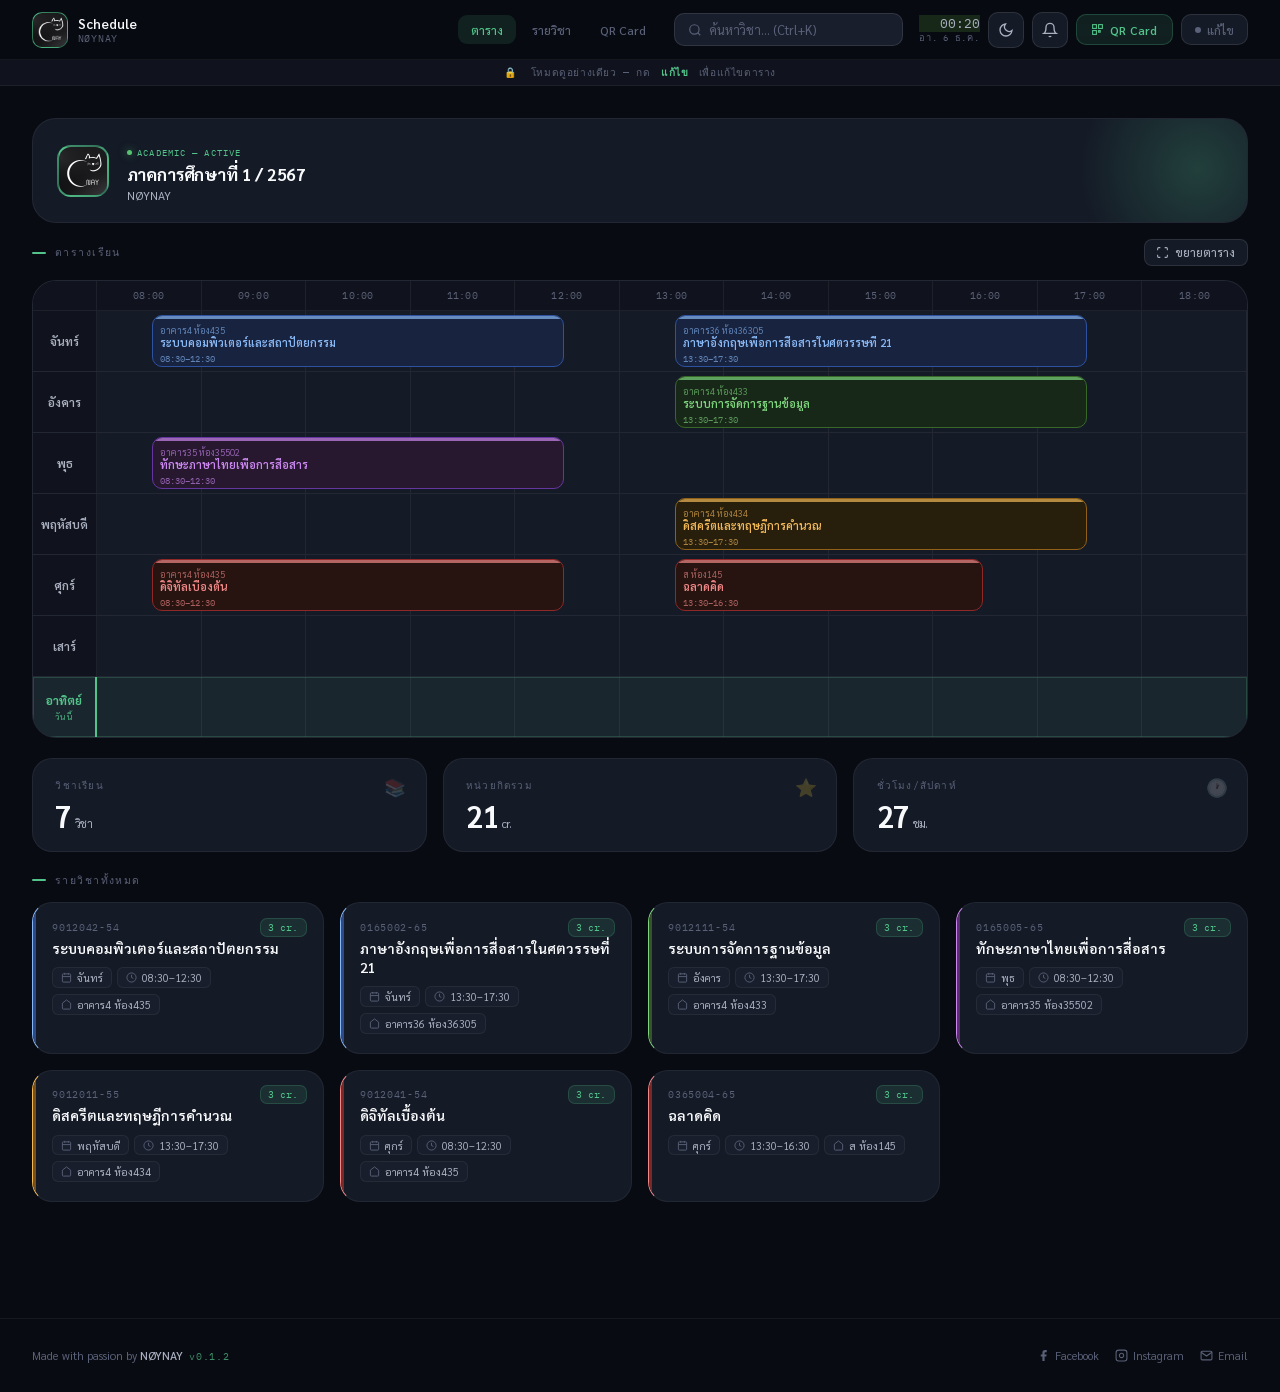
==== commit cb70af61: "Add files via upload" ====
--- a/index.html
+++ b/index.html
@@ -7,9 +7,9 @@
 
 <!-- PWA -->
 <link rel="manifest" href="manifest.json">
-<meta name="theme-color" content="#52C48A">
+<meta name="theme-color" content="#000000">
 <meta name="apple-mobile-web-app-capable" content="yes">
-<meta name="apple-mobile-web-app-status-bar-style" content="black-translucent">
+<meta name="apple-mobile-web-app-status-bar-style" content="black">
 <meta name="apple-mobile-web-app-title" content="NØYNAY">
 <link rel="apple-touch-icon" href="icons/icon-192.png">
 
@@ -17,7 +17,6 @@
 <link rel="icon" type="image/png" sizes="192x192" href="icons/icon-192.png">
 <link rel="icon" type="image/png" sizes="512x512" href="icons/icon-512.png">
 <link rel="shortcut icon" href="icons/icon-192.png">
-
 
 <!-- Fonts -->
 <link rel="preconnect" href="https://fonts.googleapis.com">
@@ -156,7 +155,7 @@
 <!-- FOOTER -->
 <footer>
   <div class="footer">
-    <div class="footer-cr">Made with passion by <strong>NØYNAY</strong></div>
+    <div class="footer-cr">Made with passion by <strong>NØYNAY</strong> &nbsp;<span style="font-family:var(--mono);font-size:.6rem;color:var(--gold);opacity:.7;letter-spacing:.08em">v0.1.2</span></div>
     <div class="footer-lks">
       <a href="https://www.facebook.com/chiranupong/" target="_blank" class="footer-lk">
         <svg viewBox="0 0 24 24" fill="currentColor"><path d="M18 2h-3a5 5 0 0 0-5 5v3H7v4h3v8h4v-8h3l1-4h-4V7a1 1 0 0 1 1-1h3z"/></svg>Facebook
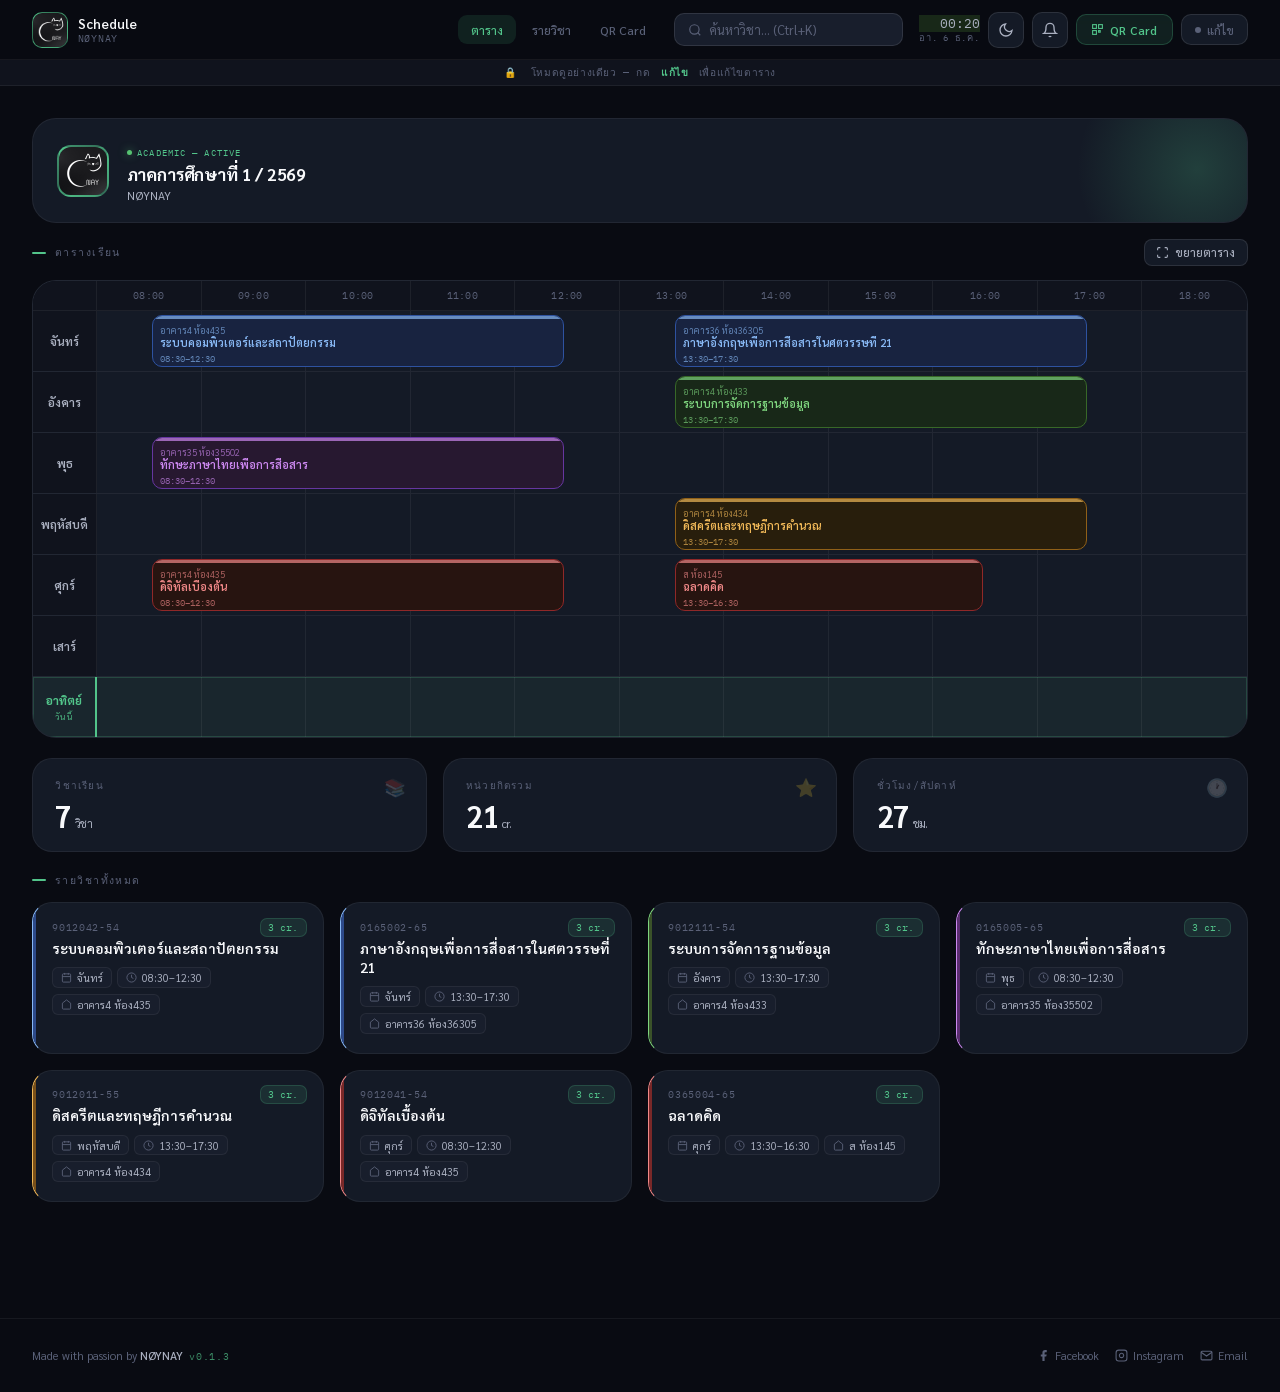
==== commit b7e0b9d8: "Add files via upload" ====
--- a/index.html
+++ b/index.html
@@ -9,7 +9,7 @@
 <link rel="manifest" href="manifest.json">
 <meta name="theme-color" content="#000000">
 <meta name="apple-mobile-web-app-capable" content="yes">
-<meta name="apple-mobile-web-app-status-bar-style" content="black">
+<meta name="apple-mobile-web-app-status-bar-style" content="black-translucent">
 <meta name="apple-mobile-web-app-title" content="NØYNAY">
 <link rel="apple-touch-icon" href="icons/icon-192.png">
 
@@ -18,6 +18,7 @@
 <link rel="icon" type="image/png" sizes="512x512" href="icons/icon-512.png">
 <link rel="shortcut icon" href="icons/icon-192.png">
 
+
 <!-- Fonts -->
 <link rel="preconnect" href="https://fonts.googleapis.com">
 <link href="https://fonts.googleapis.com/css2?family=Inter:wght@300;400;500;600;700&family=IBM+Plex+Mono:wght@400;500;600&family=Sarabun:wght@300;400;500;600;700&display=swap" rel="stylesheet">
@@ -28,6 +29,27 @@
 <body>
 
 <div class="scroll-prog" id="scroll-prog"></div>
+
+<!-- INSTALL BANNER -->
+<div class="install-banner" id="install-banner">
+  <div class="ib-inner">
+    <div class="ib-ico">📲</div>
+    <div class="ib-txt">
+      <div class="ib-t">ติดตั้งแอป NØYNAY</div>
+      <div class="ib-s">เพิ่มลง Home Screen · ใช้งาน offline ได้</div>
+    </div>
+    <button class="ib-btn" onclick="doInstall()">ติดตั้ง</button>
+    <button class="ib-x" onclick="dismissInstall()">✕</button>
+  </div>
+</div>
+
+<!-- PULL-TO-REFRESH -->
+<div class="ptr-wrap" id="ptr-wrap">
+  <div class="ptr-spinner" id="ptr-spinner">
+    <svg viewBox="0 0 24 24" fill="none" stroke="currentColor" stroke-width="2.5" width="20" height="20"><path d="M21 12a9 9 0 1 1-6.219-8.56"/></svg>
+  </div>
+  <span class="ptr-txt" id="ptr-txt">ดึงเพื่อรีเฟรช</span>
+</div>
 
 <!-- TOPBAR -->
 <header class="topbar">
@@ -103,9 +125,23 @@
     </div>
     <div class="hero-info">
       <div class="hero-badge">Academic — Active</div>
-      <div class="hero-name" id="hero-sem" contenteditable="false" oninput="save()">ภาคการศึกษาที่ 1 / 2567</div>
+      <div class="hero-name" id="hero-sem" contenteditable="false" oninput="save()">ภาคการศึกษาที่ 1 / 2569</div>
       <div class="hero-sem" id="hero-name" contenteditable="false" oninput="save()">NØYNAY</div>
     </div>
+  </div>
+
+  <!-- COUNTDOWN -->
+  <div class="countdown-card" id="countdown-card" style="display:none">
+    <div class="cd-left">
+      <div class="cd-pulse" id="cd-pulse"></div>
+      <div class="cd-icon" id="cd-icon">📚</div>
+    </div>
+    <div class="cd-info">
+      <div class="cd-label" id="cd-label">คาบต่อไปวันนี้</div>
+      <div class="cd-name" id="cd-name">—</div>
+      <div class="cd-meta" id="cd-meta"></div>
+    </div>
+    <div class="cd-timer" id="cd-timer">--:--</div>
   </div>
 
   <!-- TIMETABLE -->
@@ -152,10 +188,10 @@
 
 </main>
 
-<!-- FOOTER -->
+<!-- FOOTER  เปลี่ยนversion ตรงนี้จ้าาาาาาาาาาาาาาาาาาาาาา --> 
 <footer>
   <div class="footer">
-    <div class="footer-cr">Made with passion by <strong>NØYNAY</strong> &nbsp;<span style="font-family:var(--mono);font-size:.6rem;color:var(--gold);opacity:.7;letter-spacing:.08em">v0.1.2</span></div>
+    <div class="footer-cr">Made with passion by <strong>NØYNAY</strong> &nbsp;<span style="font-family:var(--mono);font-size:.6rem;color:var(--gold);opacity:.7;letter-spacing:.08em">v0.1.3</span></div>
     <div class="footer-lks">
       <a href="https://www.facebook.com/chiranupong/" target="_blank" class="footer-lk">
         <svg viewBox="0 0 24 24" fill="currentColor"><path d="M18 2h-3a5 5 0 0 0-5 5v3H7v4h3v8h4v-8h3l1-4h-4V7a1 1 0 0 1 1-1h3z"/></svg>Facebook
--- a/style.css
+++ b/style.css
@@ -355,4 +355,131 @@
 [data-theme="dark"] .np-btn:hover{color:#090B12}
 .np-btn.off-state{background:rgba(228,106,106,.08);border-color:rgba(228,106,106,.3);color:var(--danger)}
 .np-btn.off-state:hover{background:var(--danger);color:#fff}
-#notif-btn.on{border-color:var(--gold);color:var(--gold);background:var(--gold-dim)}+#notif-btn.on{border-color:var(--gold);color:var(--gold);background:var(--gold-dim)}
+/* ══════════════════════════════════════════════
+   NEW FEATURES v0.1.2
+   ══════════════════════════════════════════════ */
+
+/* ── INSTALL BANNER ── */
+.install-banner{
+  display:none;
+  background:linear-gradient(135deg,var(--card) 0%,var(--card2) 100%);
+  border-bottom:1px solid rgba(82,196,138,.2);
+  padding:.65rem 1.4rem;
+  position:relative;z-index:190;
+}
+.install-banner.show{display:block}
+.ib-inner{display:flex;align-items:center;gap:.7rem;max-width:1280px;margin:0 auto}
+.ib-ico{font-size:1.2rem;flex-shrink:0}
+.ib-txt{flex:1;min-width:0}
+.ib-t{font-size:.8rem;font-weight:600;color:var(--text1)}
+.ib-s{font-size:.65rem;color:var(--text3);margin-top:.08rem;font-family:var(--mono)}
+.ib-btn{
+  padding:.38rem .85rem;border-radius:9px;
+  background:var(--gold);color:#fff;font:600 .75rem var(--font);
+  white-space:nowrap;transition:filter .18s;flex-shrink:0;
+}
+[data-theme="dark"] .ib-btn{color:#090B12}
+.ib-btn:hover{filter:brightness(1.12)}
+.ib-x{
+  width:26px;height:26px;display:flex;align-items:center;justify-content:center;
+  border-radius:7px;border:1px solid var(--border2);color:var(--text3);
+  font-size:.7rem;flex-shrink:0;transition:all .15s;
+}
+.ib-x:hover{border-color:var(--danger);color:var(--danger)}
+
+/* ── PULL-TO-REFRESH ── */
+.ptr-wrap{
+  position:fixed;top:-64px;left:50%;transform:translateX(-50%);
+  z-index:300;display:flex;align-items:center;gap:.55rem;
+  background:var(--card);border:1px solid var(--border2);border-radius:24px;
+  padding:.5rem 1.1rem .5rem .75rem;
+  box-shadow:0 4px 20px rgba(0,0,0,.35);
+  transition:top .3s cubic-bezier(.4,0,.2,1),opacity .3s;
+  pointer-events:none;opacity:0;
+}
+.ptr-wrap.ptr-pulling{top:12px;opacity:1}
+.ptr-wrap.ptr-loading{top:12px;opacity:1}
+.ptr-spinner svg{
+  color:var(--gold);display:block;
+  transition:transform .3s;
+}
+.ptr-wrap.ptr-loading .ptr-spinner svg{
+  animation:ptrSpin .7s linear infinite;
+}
+@keyframes ptrSpin{to{transform:rotate(360deg)}}
+.ptr-txt{font-size:.7rem;font-family:var(--mono);color:var(--text2);letter-spacing:.04em;white-space:nowrap}
+
+/* ── COUNTDOWN CARD ── */
+.countdown-card{
+  display:flex;align-items:center;gap:1rem;
+  background:var(--card);border:1px solid var(--border);border-radius:var(--r-lg);
+  padding:1rem 1.3rem;margin-bottom:1rem;
+  position:relative;overflow:hidden;
+  transition:border-color .3s,box-shadow .3s;
+}
+.countdown-card::before{
+  content:'';position:absolute;top:0;left:0;right:0;height:2px;
+  background:linear-gradient(90deg,transparent,var(--gold),transparent);
+  opacity:.5;
+}
+.countdown-card.cd-active{
+  border-color:rgba(82,196,138,.35);
+  box-shadow:0 0 24px rgba(82,196,138,.1);
+}
+.countdown-card.cd-active::before{opacity:1}
+
+.cd-left{position:relative;flex-shrink:0}
+.cd-pulse{
+  position:absolute;inset:-4px;border-radius:50%;
+  background:var(--gold);opacity:0;
+  animation:none;
+}
+.cd-active .cd-pulse{
+  animation:cdPulse 2s ease-in-out infinite;
+}
+@keyframes cdPulse{
+  0%,100%{transform:scale(.85);opacity:0}
+  50%{transform:scale(1.5);opacity:.18}
+}
+.cd-icon{font-size:1.4rem;position:relative;z-index:1}
+
+.cd-info{flex:1;min-width:0}
+.cd-label{
+  font-family:var(--mono);font-size:.58rem;letter-spacing:.14em;
+  text-transform:uppercase;color:var(--gold);margin-bottom:.22rem;
+}
+.cd-name{
+  font-size:.88rem;font-weight:600;color:var(--text1);
+  white-space:nowrap;overflow:hidden;text-overflow:ellipsis;
+}
+.cd-meta{font-size:.65rem;color:var(--text3);margin-top:.15rem;font-family:var(--mono)}
+
+.cd-timer{
+  font-family:var(--mono);font-size:1.55rem;font-weight:700;
+  color:var(--gold);letter-spacing:-.02em;flex-shrink:0;
+  text-shadow:0 0 20px var(--gold-glow);
+  min-width:90px;text-align:right;
+}
+.cd-active .cd-timer{color:var(--gold-hi)}
+
+/* ── TODAY HIGHLIGHT — active class block ── */
+.cb.cb-now{
+  outline:2px solid var(--gold);outline-offset:1px;
+  box-shadow:0 0 18px var(--gold-glow);z-index:3;
+}
+.cb.cb-now::after{
+  content:'● LIVE';
+  position:absolute;bottom:3px;right:5px;
+  font-family:var(--mono);font-size:.44rem;letter-spacing:.1em;
+  color:var(--gold);
+  animation:liveBlink 1.2s step-end infinite;
+}
+@keyframes liveBlink{0%,100%{opacity:1}50%{opacity:0}}
+
+/* ── RESPONSIVE adjustments ── */
+@media(max-width:600px){
+  .countdown-card{padding:.8rem 1rem;gap:.8rem}
+  .cd-timer{font-size:1.25rem;min-width:72px}
+  .install-banner{padding:.55rem 1rem}
+}
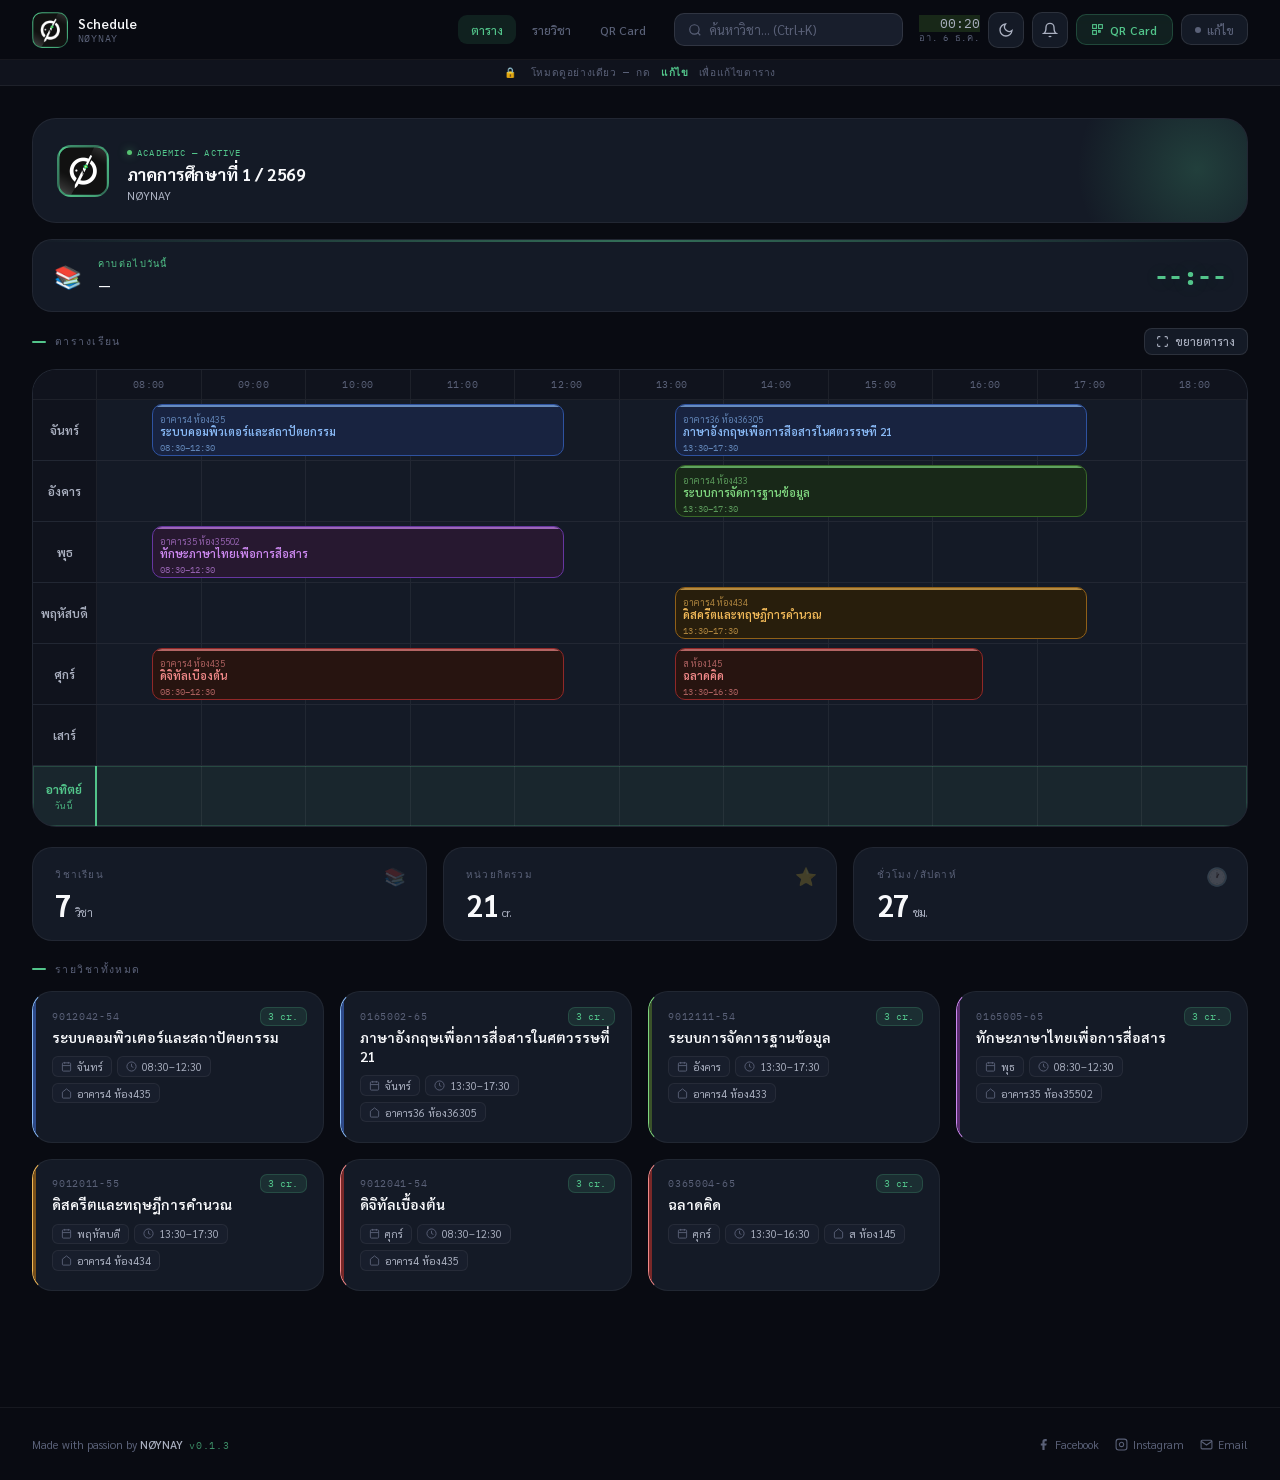
==== commit 2e13c605: "Change title from 'Schedule - NØYNAY' to 'NØYNAY'" ====
--- a/index.html
+++ b/index.html
@@ -3,7 +3,7 @@
 <head>
 <meta charset="UTF-8">
 <meta name="viewport" content="width=device-width,initial-scale=1.0,viewport-fit=cover">
-<title>Schedule - NØYNAY</title>
+<title>NØYNAY</title>
 
 <!-- PWA -->
 <link rel="manifest" href="manifest.json">
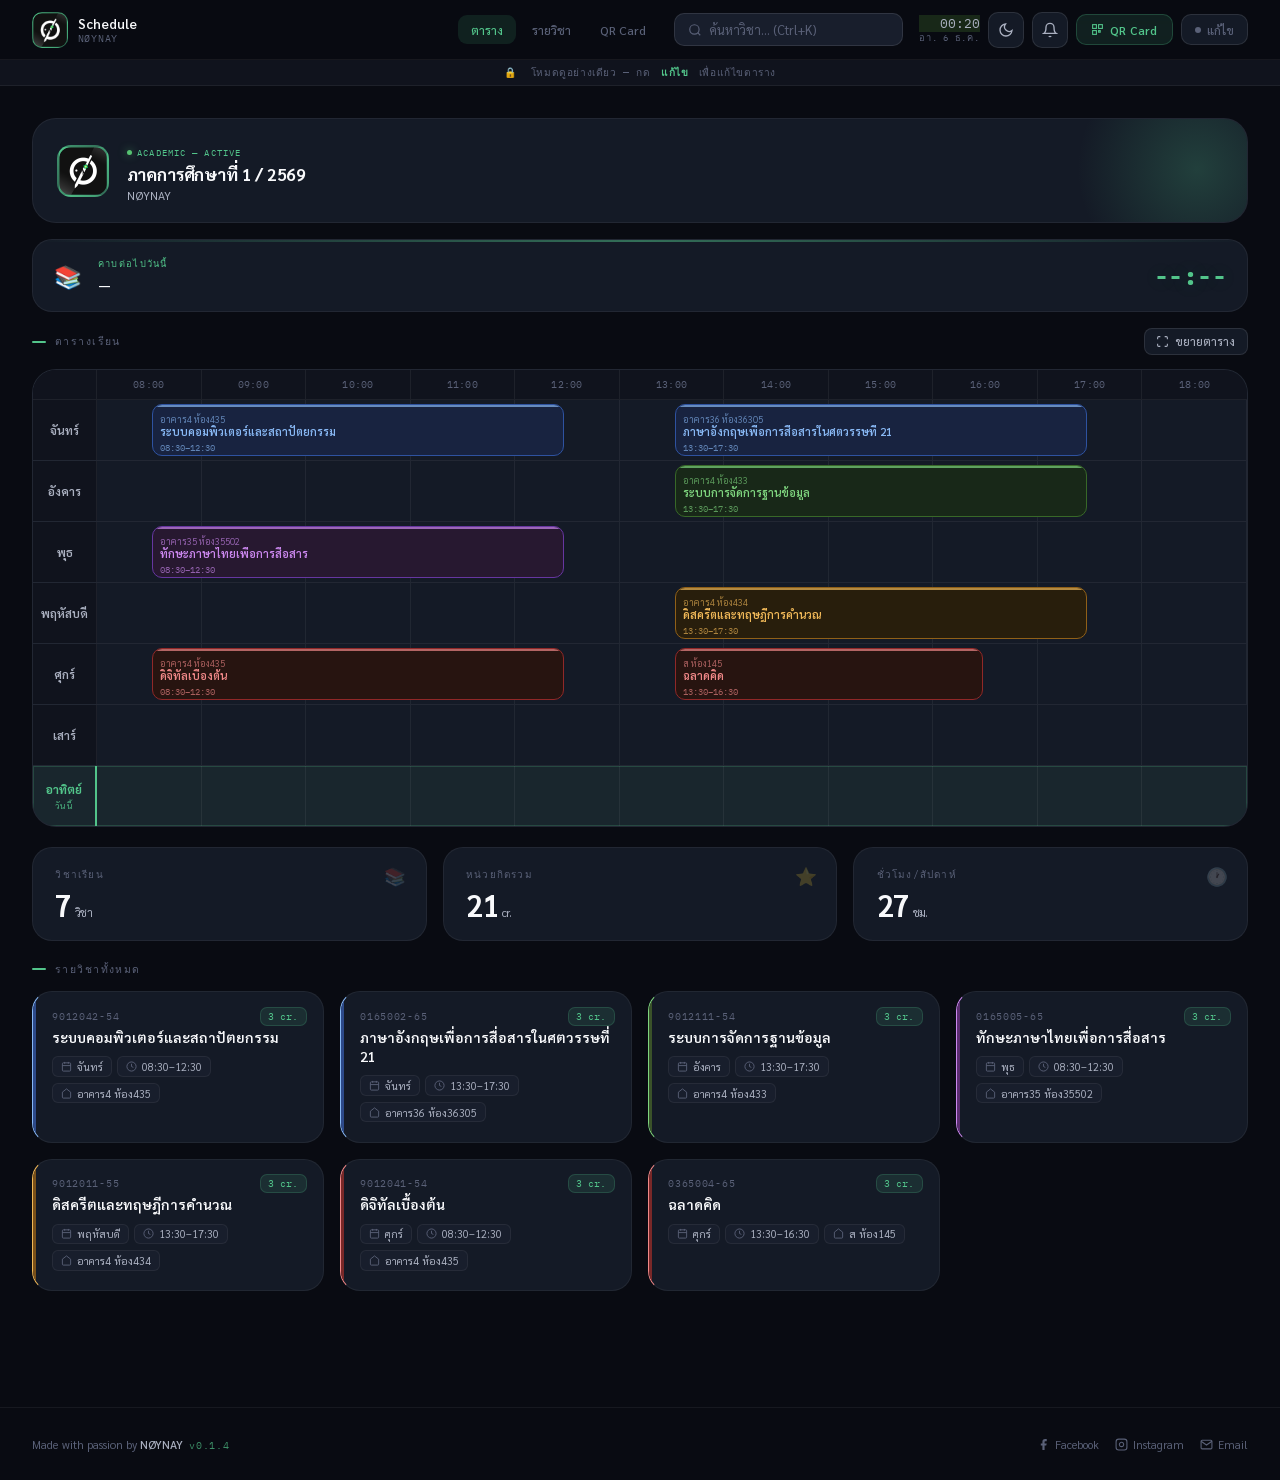
==== commit 77d9524d: "Update index.html" ====
--- a/index.html
+++ b/index.html
@@ -191,7 +191,7 @@
 <!-- FOOTER  เปลี่ยนversion ตรงนี้จ้าาาาาาาาาาาาาาาาาาาาาา --> 
 <footer>
   <div class="footer">
-    <div class="footer-cr">Made with passion by <strong>NØYNAY</strong> &nbsp;<span style="font-family:var(--mono);font-size:.6rem;color:var(--gold);opacity:.7;letter-spacing:.08em">v0.1.3</span></div>
+    <div class="footer-cr">Made with passion by <strong>NØYNAY</strong> &nbsp;<span style="font-family:var(--mono);font-size:.6rem;color:var(--gold);opacity:.7;letter-spacing:.08em">v0.1.4</span></div>
     <div class="footer-lks">
       <a href="https://www.facebook.com/chiranupong/" target="_blank" class="footer-lk">
         <svg viewBox="0 0 24 24" fill="currentColor"><path d="M18 2h-3a5 5 0 0 0-5 5v3H7v4h3v8h4v-8h3l1-4h-4V7a1 1 0 0 1 1-1h3z"/></svg>Facebook
